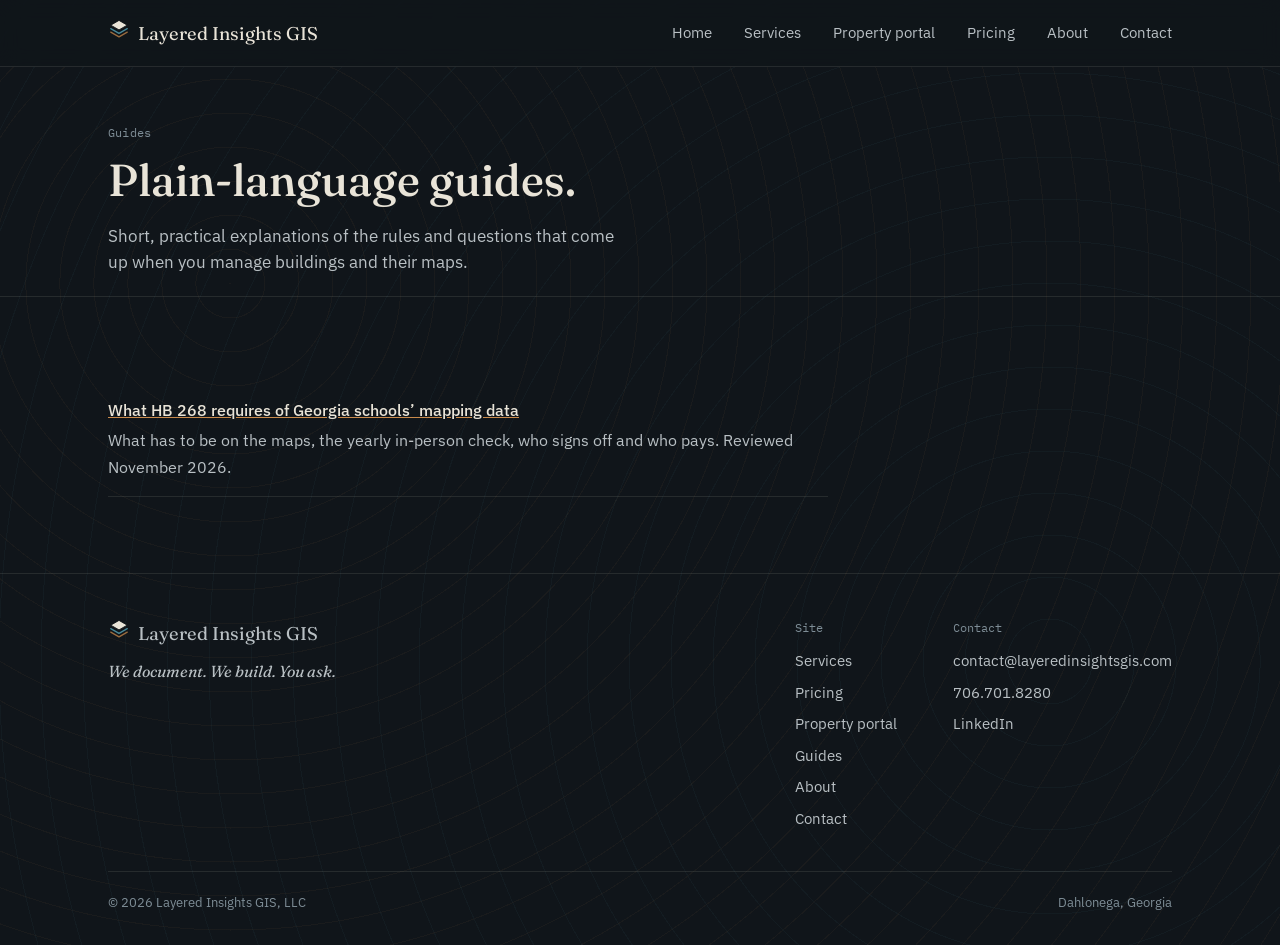
==== docs/guides/index.html @ f174398f "Add Guides section with Georgia HB 268 school mapping explainer New /guides/ index and /guides/georg" ====
<!DOCTYPE html>
<html lang="en">
<head>
<meta charset="UTF-8" />
<meta name="viewport" content="width=device-width, initial-scale=1.0" />
<title>Guides — Layered Insights GIS</title>
<link rel="canonical" href="https://layeredinsightsgis.com/guides/" />
<meta name="description" content="Plain-language guides from Layered Insights GIS on the rules and questions that come up when you manage buildings and their maps." />
<meta property="og:type" content="website" />
<meta property="og:site_name" content="Layered Insights GIS" />
<meta property="og:title" content="Guides — Layered Insights GIS" />
<meta property="og:description" content="Plain-language guides from Layered Insights GIS on the rules and questions that come up when you manage buildings and their maps." />
<meta property="og:url" content="https://layeredinsightsgis.com/guides/" />
<meta property="og:image" content="https://layeredinsightsgis.com/imgs/contours.jpg" />
<meta name="twitter:card" content="summary_large_image" />
<meta name="twitter:title" content="Guides — Layered Insights GIS" />
<meta name="twitter:description" content="Plain-language guides from Layered Insights GIS on the rules and questions that come up when you manage buildings and their maps." />
<meta name="twitter:image" content="https://layeredinsightsgis.com/imgs/contours.jpg" />
<link rel="preconnect" href="https://fonts.googleapis.com">
<link href="https://fonts.googleapis.com/css2?family=Fraunces:opsz,wght@9..144,400;9..144,500;9..144,600&family=IBM+Plex+Sans:wght@400;500;600&family=IBM+Plex+Mono:wght@400;500&display=swap" rel="stylesheet">
<link rel="stylesheet" href="../styles.css?v=61">
<link rel="icon" href="/favicon.ico" sizes="any">
<link rel="icon" href="/favicon.svg" type="image/svg+xml">
<link rel="icon" type="image/png" sizes="32x32" href="/favicon-32x32.png">
<link rel="icon" type="image/png" sizes="16x16" href="/favicon-16x16.png">
<link rel="apple-touch-icon" href="/apple-touch-icon.png">
<link rel="manifest" href="/site.webmanifest">
<meta name="theme-color" content="#1E2530">
</head>
<body class="contour-field">

<header class="site-header">
  <nav class="nav">
    <a href="../index.html" class="wordmark">
      <span class="mark" aria-hidden="true"><svg viewBox="0 0 24 24"><path class="mark-top" d="M12 2.6 L21 7.8 L12 13 L3 7.8 Z"/><path class="mark-mid" d="M3 11.6 L12 16.8 L21 11.6" fill="none"/><path class="mark-low" d="M3 15.4 L12 20.6 L21 15.4" fill="none"/></svg></span>
      Layered Insights GIS
    </a>
    <button class="nav-toggle" aria-label="Toggle navigation" aria-expanded="false">☰</button>
    <ul class="nav-links">
      <li><a href="../index.html">Home</a></li>
      <li><a href="../services.html">Services</a></li>
      <li><a href="../property-portal.html">Property portal</a></li>
      <li><a href="../pricing.html">Pricing</a></li>
      <li><a href="../about.html">About</a></li>
      <li><a href="../contact.html">Contact</a></li>
    </ul>
  </nav>
</header>

<main>
  <section class="page-hero">
    <div class="container">
      <p class="eyebrow">Guides</p>
      <h1>Plain-language guides.</h1>
      <p class="lede">Short, practical explanations of the rules and questions that come up when you manage buildings and their maps.</p>
    </div>
  </section>

  <section class="section-border-top">
    <div class="container guide">
      <ul class="guide-list">
        <li>
          <a href="georgia-hb-268-school-mapping.html"><strong>What HB 268 requires of Georgia schools&rsquo; mapping data</strong></a>
          <span>What has to be on the maps, the yearly in-person check, who signs off and who pays. Reviewed November 2026.</span>
        </li>
      </ul>
    </div>
  </section>
</main>

<footer class="site-footer">
  <div class="container">
    <div class="footer-grid">
      <div class="footer-brand">
        <a href="../index.html" class="wordmark">
          <span class="mark" aria-hidden="true"><svg viewBox="0 0 24 24"><path class="mark-top" d="M12 2.6 L21 7.8 L12 13 L3 7.8 Z"/><path class="mark-mid" d="M3 11.6 L12 16.8 L21 11.6" fill="none"/><path class="mark-low" d="M3 15.4 L12 20.6 L21 15.4" fill="none"/></svg></span>
          Layered Insights GIS
        </a>
        <p class="footer-tagline">We document. We build. You ask.</p>
      </div>
      <div class="footer-cols">
        <div class="footer-col">
          <h4>Site</h4>
          <ul>
            <li><a href="../services.html">Services</a></li>
            <li><a href="../pricing.html">Pricing</a></li>
            <li><a href="../property-portal.html">Property portal</a></li>
            <li><a href="../guides/">Guides</a></li>
            <li><a href="../about.html">About</a></li>
            <li><a href="../contact.html">Contact</a></li>
          </ul>
        </div>
        <div class="footer-col">
          <h4>Contact</h4>
          <ul>
            <li><a href="mailto:contact@layeredinsightsgis.com">contact@layeredinsightsgis.com</a></li>
            <li><a href="tel:+17067018280">706.701.8280</a></li>
            <li><a href="https://www.linkedin.com/company/layered-insights-gis/" rel="me noopener" target="_blank">LinkedIn</a></li>
          </ul>
        </div>
      </div>
    </div>
    <div class="footer-bottom">
      <span>© 2026 Layered Insights GIS, LLC</span>
      <span>Dahlonega, Georgia</span>
    </div>
  </div>
</footer>

<script src="../script.js?v=14"></script>
</body>
</html>
---- docs/styles.css ----
/* ============================================================
   Layered Insights GIS — design tokens
   Palette drawn from real cartographic convention: a dark
   basemap ink, with contour ochre / hydrology teal / vegetation
   olive standing in for actual GIS layer types.
   ============================================================ */

:root {
  --ink: #10151A;
  --ink-2: #161D24;
  --panel: #1C252D;
  --panel-2: #232E37;
  --border: rgba(232, 228, 218, 0.10);
  --border-strong: rgba(232, 228, 218, 0.20);

  --paper: #E9E4D8;
  --paper-dim: #B9C0C4;
  --muted: #7E8D96;

  --ochre: #C98A4B;
  --ochre-dim: rgba(201, 138, 75, 0.35);
  --teal: #4C97A8;
  --teal-dim: rgba(76, 151, 168, 0.35);
  --olive: #7C9473;
  --olive-dim: rgba(124, 148, 115, 0.35);
  --clay: #B45C4A;

  --ochre-pop: #E4A05C;
  --teal-pop: #3FC4D9;
  --olive-pop: #9BCB6E;
  --clay-pop: #E56B54;

  --font-display: "Fraunces", Georgia, serif;
  --font-body: "IBM Plex Sans", -apple-system, sans-serif;
  --font-mono: "IBM Plex Mono", monospace;

  --max-w: 1120px;
}

* { box-sizing: border-box; }

html {
  scroll-behavior: smooth;
}

@media (prefers-reduced-motion: reduce) {
  html { scroll-behavior: auto; }
  *, *::before, *::after {
    animation-duration: 0.001ms !important;
    transition-duration: 0.001ms !important;
  }
}

body {
  margin: 0;
  background: var(--ink);
  color: var(--paper);
  font-family: var(--font-body);
  font-size: 16px;
  line-height: 1.6;
  -webkit-font-smoothing: antialiased;
}

a {
  color: inherit;
}

/* subtle contour texture on the base ink */
.contour-field {
  background-image:
    repeating-radial-gradient(circle at 18% 30%, rgba(201,138,75,0.05) 0, rgba(201,138,75,0.05) 1px, transparent 1px, transparent 34px),
    repeating-radial-gradient(circle at 82% 70%, rgba(76,151,168,0.05) 0, rgba(76,151,168,0.05) 1px, transparent 1px, transparent 42px);
}

img { max-width: 100%; display: block; }

/* ---------------- scroll reveal ---------------- */

.reveal {
  opacity: 0;
  transform: translateY(22px);
  transition: opacity 0.7s ease, transform 0.7s ease;
}
.reveal.revealed {
  opacity: 1;
  transform: translateY(0);
}

.signature-divider {
  width: 100%;
  height: 18px;
  opacity: 0.6;
}
.signature-divider svg { width: 100%; height: 100%; display: block; }
.signature-divider path { fill: none; stroke: var(--ochre); stroke-width: 1.3; }

h1, h2, h3 {
  font-family: var(--font-display);
  font-weight: 500;
  line-height: 1.1;
  margin: 0;
  color: var(--paper);
}

p { margin: 0; }

.eyebrow {
  font-family: var(--font-mono);
  font-size: 0.78rem;
  letter-spacing: 0.02em;
  color: var(--muted);
}

.container {
  max-width: var(--max-w);
  margin: 0 auto;
  padding: 0 28px;
}

/* ---------------- header / nav ---------------- */

.site-header {
  position: sticky;
  top: 0;
  z-index: 50;
  background: rgba(16, 21, 26, 0.86);
  backdrop-filter: blur(10px);
  border-bottom: 1px solid var(--border);
}

.nav {
  display: flex;
  align-items: center;
  justify-content: space-between;
  padding: 18px 28px;
  max-width: var(--max-w);
  margin: 0 auto;
}

.wordmark {
  display: flex;
  align-items: baseline;
  gap: 8px;
  text-decoration: none;
  font-family: var(--font-display);
  font-size: 1.15rem;
  color: var(--paper);
}

.wordmark .mark {
  display: inline-flex;
  width: 22px;
  height: 22px;
  position: relative;
  flex-shrink: 0;
}
.wordmark .mark svg {
  width: 100%;
  height: 100%;
}
.wordmark .mark .mark-top {
  fill: var(--paper);
  stroke: var(--ink);
  stroke-width: 1;
}
.wordmark .mark .mark-mid {
  stroke: var(--teal);
  stroke-width: 1.4;
  stroke-linecap: round;
  stroke-linejoin: round;
  opacity: 0.9;
}
.wordmark .mark .mark-low {
  stroke: var(--ochre);
  stroke-width: 1.4;
  stroke-linecap: round;
  stroke-linejoin: round;
  opacity: 0.75;
}

.nav-links {
  display: flex;
  gap: 32px;
  list-style: none;
  margin: 0;
  padding: 0;
  font-size: 0.94rem;
}

.nav-links a {
  text-decoration: none;
  color: var(--paper-dim);
  padding-bottom: 3px;
  border-bottom: 1px solid transparent;
  transition: color 0.15s ease, border-color 0.15s ease;
}

.nav-links a:hover,
.nav-links a[aria-current="page"] {
  color: var(--paper);
  border-color: var(--ochre);
}

.nav-toggle {
  display: none;
  background: none;
  border: 1px solid var(--border-strong);
  border-radius: 4px;
  color: var(--paper);
  width: 38px;
  height: 34px;
  cursor: pointer;
}

@media (max-width: 720px) {
  .nav-links {
    position: absolute;
    top: 100%;
    left: 0;
    right: 0;
    background: var(--ink-2);
    border-bottom: 1px solid var(--border);
    flex-direction: column;
    gap: 0;
    padding: 8px 28px 18px;
    display: none;
  }
  .nav-links.open { display: flex; }
  .nav-links a { display: block; padding: 12px 0; border-bottom: 1px solid var(--border); }
  .nav-toggle { display: block; }
}

/* ---------------- buttons ---------------- */

.btn {
  display: inline-flex;
  align-items: center;
  gap: 8px;
  font-family: var(--font-body);
  font-size: 0.95rem;
  font-weight: 500;
  text-decoration: none;
  padding: 12px 22px;
  border-radius: 3px;
  border: 1px solid transparent;
  cursor: pointer;
  transition: transform 0.2s ease, box-shadow 0.2s ease, background 0.2s ease, border-color 0.2s ease;
}

.btn-primary {
  background: var(--ochre);
  color: #17110A;
}
.btn-primary:hover {
  background: #d99a5d;
  transform: translateY(-2px);
  box-shadow: 0 10px 24px -8px rgba(201, 138, 75, 0.55);
}

.btn-ghost {
  background: transparent;
  border-color: var(--border-strong);
  color: var(--paper);
}
.btn-ghost:hover {
  border-color: var(--paper-dim);
  transform: translateY(-2px);
}

/* ---------------- hero / layer stack ---------------- */

.hero {
  padding: 72px 0 40px;
}

.hero-grid {
  display: grid;
  grid-template-columns: 1.05fr 0.95fr;
  gap: 56px;
  align-items: center;
}

@media (max-width: 880px) {
  .hero-grid { grid-template-columns: 1fr; }
}

.hero h1 {
  font-size: clamp(2.3rem, 4.2vw, 3.4rem);
  margin-top: 14px;
  max-width: 13ch;
}

.hero .lede {
  margin-top: 20px;
  font-size: 1.08rem;
  color: var(--paper-dim);
  max-width: 46ch;
}

.hero-cta {
  margin-top: 32px;
  display: flex;
  gap: 14px;
  flex-wrap: wrap;
}

.hero-note {
  margin-top: 14px;
  font-size: 0.9rem;
  color: var(--muted);
  max-width: 46ch;
}

.coord {
  font-family: var(--font-mono);
  font-size: 0.72rem;
  color: var(--muted);
}

/* layer stack graphic */
.stack-stage {
  position: relative;
  height: 400px;
}

.layer-sheet {
  position: absolute;
  inset: 30px 10px 60px 40px;
  border-radius: 5px;
  border: 1px solid var(--border-strong);
  overflow: hidden;
  transform: translate(var(--tx, 0), var(--ty, 0)) rotate(var(--rot, 0deg)) rotateX(var(--tilt-x, 0deg)) rotateY(var(--tilt-y, 0deg));
  transform-style: preserve-3d;
  animation: sheetIn 0.7s cubic-bezier(0.16, 1, 0.3, 1) backwards;
  animation-delay: var(--delay, 0s);
  opacity: 1;
  transition: opacity 0.35s ease, transform 0.15s ease-out;
}

@keyframes sheetIn {
  from {
    transform: translate(var(--tx, 0), calc(var(--ty, 0px) + 46px)) rotate(var(--rot, 0deg)) scale(0.94);
  }
  to {
    transform: translate(var(--tx, 0), var(--ty, 0)) rotate(var(--rot, 0deg)) rotateX(var(--tilt-x, 0deg)) rotateY(var(--tilt-y, 0deg));
  }
}

.layer-photo {
  background-size: cover;
  background-position: center;
  filter: grayscale(1) brightness(0.8) contrast(1.02);
  transition: filter 0.5s ease, box-shadow 0.5s ease;
}
.layer-photo.active {
  filter: grayscale(0) brightness(0.95) contrast(1.02) saturate(1.05);
}
.layer-photo::before {
  content: "";
  position: absolute;
  inset: 0;
  mix-blend-mode: color;
  opacity: 0.85;
  transition: opacity 0.5s ease;
  pointer-events: none;
}
.layer-photo.active::before { opacity: 0; }
.layer-photo[data-layer="contours"]::before { background: var(--ochre-pop); }
.layer-photo[data-layer="buildings"]::before { background: var(--olive-pop); }
.layer-photo[data-layer="rooms"]::before { background: var(--teal-pop); }
.layer-photo[data-layer="safety"]::before { background: var(--clay-pop); }

.layer-photo::after {
  content: "";
  position: absolute;
  inset: 0;
  background: linear-gradient(180deg, rgba(16,21,26,0.05), rgba(16,21,26,0.35));
  pointer-events: none;
}

.layer-photo.active[data-layer="contours"] { box-shadow: 0 0 46px -6px var(--ochre); }
.layer-photo.active[data-layer="buildings"] { box-shadow: 0 0 46px -6px var(--olive); }
.layer-photo.active[data-layer="rooms"] { box-shadow: 0 0 46px -6px var(--teal); }
.layer-photo.active[data-layer="safety"] { box-shadow: 0 0 46px -6px var(--clay); }

.sheet-label {
  position: absolute;
  top: 12px;
  left: 16px;
  color: var(--paper);
  opacity: 0;
  transform: translateY(-4px);
  transition: opacity 0.25s ease, transform 0.25s ease;
  z-index: 1;
}
.sheet-label .name {
  display: block;
  font-family: var(--font-display);
  font-size: 1.05rem;
  text-shadow: 0 1px 6px rgba(0,0,0,0.7);
}
.sheet-label .tech {
  display: block;
  font-family: var(--font-mono);
  font-size: 0.68rem;
  color: var(--paper-dim);
  text-shadow: 0 1px 4px rgba(0,0,0,0.7);
  margin-top: 2px;
}
.layer-sheet.active .sheet-label { opacity: 1; transform: translateY(0); }

.layer-sheet[data-layer="base"] {
  z-index: 1;
  background:
    radial-gradient(circle at 30% 20%, rgba(76,151,168,0.08), transparent 55%),
    var(--panel-2);
  background-image:
    linear-gradient(rgba(232,228,218,0.05) 1px, transparent 1px),
    linear-gradient(90deg, rgba(232,228,218,0.05) 1px, transparent 1px);
  background-size: 28px 28px;
  color: var(--muted);
}
.layer-sheet[data-layer="base"] .chrome {
  position: absolute;
  bottom: 14px;
  right: 14px;
  width: 110px;
  height: 38px;
}

.layer-sheet[data-layer="contours"] { z-index: 2; }
.layer-sheet.active[data-layer="contours"] { border-color: var(--ochre); }

.layer-sheet[data-layer="buildings"] { z-index: 3; }
.layer-sheet.active[data-layer="buildings"] { border-color: var(--olive); }

.layer-sheet[data-layer="rooms"] { z-index: 4; }
.layer-sheet.active[data-layer="rooms"] { border-color: var(--teal); }

.layer-sheet[data-layer="safety"] { z-index: 5; }
.layer-sheet.active[data-layer="safety"] { border-color: var(--clay); }

.layer-toggles {
  display: flex;
  flex-wrap: wrap;
  gap: 10px;
  margin-top: 28px;
}

.layer-chip {
  display: flex;
  align-items: center;
  gap: 8px;
  font-family: var(--font-mono);
  font-size: 0.78rem;
  color: var(--paper-dim);
  background: var(--panel);
  border: 1px solid var(--border-strong);
  border-radius: 20px;
  padding: 7px 13px 7px 10px;
  cursor: pointer;
  user-select: none;
}

.layer-chip input { accent-color: var(--ochre); cursor: pointer; }
.layer-chip .swatch {
  width: 9px; height: 9px; border-radius: 2px;
}

/* ---------------- generic sections ---------------- */

section { padding: 76px 0; }
.section-border-top { border-top: 1px solid var(--border); }

.section-head {
  max-width: 60ch;
  margin-bottom: 44px;
}

.section-head h2 {
  font-size: clamp(1.7rem, 3vw, 2.3rem);
  margin-top: 10px;
}

.section-head .lede {
  margin-top: 14px;
  color: var(--paper-dim);
  font-size: 1.02rem;
}

.grid-4 {
  display: grid;
  grid-template-columns: repeat(4, 1fr);
  gap: 1px;
  background: var(--border);
  border: 1px solid var(--border);
}

@media (max-width: 980px) {
  .grid-4 { grid-template-columns: repeat(2, 1fr); }
}

@media (max-width: 560px) {
  .grid-4 { grid-template-columns: 1fr; }
}

.grid-flex {
  display: grid;
  grid-template-columns: repeat(auto-fit, minmax(230px, 1fr));
  gap: 1px;
  background: transparent;
}
.grid-flex .card {
  border: 1px solid var(--border);
}

.featured-callout {
  background: var(--panel);
  border: 1px solid var(--ochre-dim);
  border-left: 3px solid var(--ochre);
  border-radius: 4px;
  padding: 32px 36px;
  margin-bottom: 32px;
}
.featured-callout h3 {
  font-size: 1.4rem;
  margin-top: 8px;
}
.featured-callout p:not(.eyebrow) {
  margin-top: 14px;
  color: var(--paper-dim);
  max-width: 60ch;
}
.featured-callout .btn {
  margin-top: 22px;
}

.card {
  background: var(--ink);
  padding: 32px 28px;
  position: relative;
  transition: background 0.25s ease, transform 0.25s ease, box-shadow 0.25s ease;
}
.card:hover {
  background: var(--panel);
  transform: translateY(-3px);
  box-shadow: 0 16px 32px -14px rgba(0,0,0,0.6);
  z-index: 1;
}

.card .num {
  font-family: var(--font-mono);
  font-size: 0.78rem;
  color: var(--muted);
}

.card h3 {
  font-size: 1.2rem;
  margin-top: 14px;
}

.card p {
  margin-top: 12px;
  color: var(--paper-dim);
  font-size: 0.96rem;
}

/* ---------------- footer ---------------- */

.site-footer {
  border-top: 1px solid var(--border);
  padding: 44px 0 32px;
}

.footer-grid {
  display: flex;
  justify-content: space-between;
  align-items: flex-start;
  flex-wrap: wrap;
  gap: 24px;
}

.footer-grid a {
  text-decoration: none;
  color: var(--paper-dim);
}
.footer-grid a:hover { color: var(--paper); }
.footer-tagline { margin-top: 10px; font-family: var(--font-display); font-style: italic; font-size: 1rem; color: var(--paper-dim); }

.footer-cols {
  display: flex;
  gap: 56px;
  flex-wrap: wrap;
}

.footer-col h4 {
  font-family: var(--font-mono);
  font-size: 0.75rem;
  color: var(--muted);
  margin: 0 0 12px;
  font-weight: 400;
}

.footer-col ul {
  list-style: none;
  margin: 0;
  padding: 0;
  display: flex;
  flex-direction: column;
  gap: 8px;
  font-size: 0.92rem;
}

.footer-bottom {
  margin-top: 40px;
  padding-top: 20px;
  border-top: 1px solid var(--border);
  display: flex;
  justify-content: space-between;
  flex-wrap: wrap;
  gap: 10px;
  font-size: 0.82rem;
  color: var(--muted);
}

/* ---------------- page hero (inner pages) ---------------- */

.page-hero {
  padding: 56px 0 20px;
}
.page-hero h1 {
  font-size: clamp(2rem, 4vw, 2.8rem);
  margin-top: 12px;
  max-width: 20ch;
}
.page-hero .lede {
  margin-top: 18px;
  color: var(--paper-dim);
  max-width: 52ch;
  font-size: 1.04rem;
}

/* ---------------- services page ---------------- */

.service-row {
  display: grid;
  grid-template-columns: 220px 1fr;
  gap: 40px;
  padding: 36px 28px;
  margin: 0 -28px;
  border-top: 1px solid var(--border);
  border-radius: 4px;
  transition: background 0.25s ease;
}
.service-row:hover {
  background: rgba(232, 228, 218, 0.03);
}
.service-row:last-child { border-bottom: 1px solid var(--border); }

@media (max-width: 720px) {
  .service-row { grid-template-columns: 1fr; gap: 12px; }
}

.service-row h3 {
  font-size: 1.35rem;
}
.service-row .lede {
  margin-top: 14px;
  color: var(--paper-dim);
}
.service-row ul {
  margin: 18px 0 0;
  padding-left: 18px;
  color: var(--paper-dim);
  font-size: 0.95rem;
}
.service-row li { margin-top: 6px; }

/* ---------------- about page ---------------- */

.about-grid {
  display: grid;
  grid-template-columns: 1fr 1fr;
  gap: 56px;
  align-items: start;
}
@media (max-width: 880px) {
  .about-grid { grid-template-columns: 1fr; }
}

.stat-row {
  display: flex;
  gap: 36px;
  flex-wrap: wrap;
  margin-top: 8px;
}
.stat {
  font-family: var(--font-mono);
}
.stat .n {
  font-family: var(--font-display);
  font-size: 2.1rem;
  color: var(--paper);
  display: block;
}
.stat .l {
  font-size: 0.76rem;
  color: var(--muted);
}

.principle-list {
  list-style: none;
  margin: 0;
  padding: 0;
  display: flex;
  flex-direction: column;
  gap: 22px;
}
.principle-list li {
  padding-left: 20px;
  border-left: 2px solid var(--border-strong);
  color: var(--paper-dim);
}
.principle-list strong {
  display: block;
  color: var(--paper);
  font-weight: 500;
  margin-bottom: 4px;
}

/* ---------------- contact page ---------------- */

.contact-grid {
  display: grid;
  grid-template-columns: 1fr 1.1fr;
  gap: 56px;
}
@media (max-width: 880px) {
  .contact-grid { grid-template-columns: 1fr; }
}

.contact-details {
  display: flex;
  flex-direction: column;
  gap: 26px;
}
.contact-details .item .l {
  font-family: var(--font-mono);
  font-size: 0.75rem;
  color: var(--muted);
}
.contact-details .item .v {
  margin-top: 4px;
  font-size: 1.05rem;
}
.contact-details .item a {
  text-decoration: none;
  border-bottom: 1px solid var(--border-strong);
}
.contact-details .item a:hover { border-color: var(--ochre); }

.form-field {
  display: flex;
  flex-direction: column;
  gap: 6px;
  margin-bottom: 20px;
}
.form-field label {
  font-family: var(--font-mono);
  font-size: 0.75rem;
  color: var(--muted);
}
.form-field input,
.form-field textarea,
.form-field select {
  background: var(--panel);
  border: 1px solid var(--border-strong);
  border-radius: 3px;
  padding: 11px 13px;
  color: var(--paper);
  font-family: var(--font-body);
  font-size: 0.96rem;
}
.form-field input:focus,
.form-field textarea:focus,
.form-field select:focus {
  outline: 2px solid var(--ochre);
  outline-offset: 1px;
}
.form-field textarea { resize: vertical; min-height: 120px; }

/* contact form: honeypot, Turnstile, status line */
.hp-field { position: absolute; left: -10000px; width: 1px; height: 1px; overflow: hidden; }
.cf-turnstile { margin-bottom: 20px; min-height: 65px; }
.form-status { margin-top: 14px; font-size: 0.95rem; min-height: 1.4em; }
.form-status.ok { color: var(--olive-pop); }
.form-status.err { color: var(--clay-pop); }

:focus-visible {
  outline: 2px solid var(--ochre);
  outline-offset: 2px;
}

/* ---------------- property portal (product page + homepage feature) ----------------
   Feature symbols reuse the site's layer colors: teal = shut-offs & utilities,
   clay = life safety, ochre = building systems, olive = access. */

.portal-hero {
  display: grid;
  grid-template-columns: 1fr 1.05fr;
  gap: 48px;
  align-items: center;
}
@media (max-width: 920px) {
  .portal-hero { grid-template-columns: 1fr; }
}
.portal-hero > * { min-width: 0; }
.page-hero .portal-hero h1 { max-width: 16ch; }
.portal-h2 { font-size: clamp(1.7rem, 3vw, 2.3rem); margin-top: 10px; text-wrap: balance; }
.portal-lede { margin-top: 16px; color: var(--paper-dim); font-size: 1.02rem; max-width: 52ch; }
.portal-feature { background: linear-gradient(180deg, rgba(76,151,168,0.05), transparent 70%); }

.portal-figure {
  margin: 0;
  display: block;
  background: var(--ink-2);
  border: 1px solid var(--border-strong);
  border-radius: 6px;
  padding: 18px;
  text-decoration: none;
}
.portal-figure-link { transition: border-color 0.2s ease, transform 0.2s ease; }
.portal-figure-link:hover { border-color: var(--teal); transform: translateY(-2px); }
.portal-figure figcaption {
  margin-top: 10px;
  font-family: var(--font-mono);
  font-size: 0.72rem;
  color: var(--muted);
}
.portal-plan, .portal-flow { display: block; width: 100%; height: auto; font-family: var(--font-body); }

.pp-chip { fill: var(--panel); stroke: var(--border-strong); }
.pp-chip-on { fill: var(--paper); stroke: var(--paper); }
.pp-chip-t { font-family: var(--font-mono); font-size: 11px; fill: var(--paper-dim); }
.pp-chip-ton { fill: var(--ink); }
.pp-plate { fill: var(--panel); stroke: var(--paper-dim); stroke-width: 2; }
.pp-wall { stroke: var(--muted); stroke-width: 1.2; }
.pp-core { fill: url(#hatch); stroke: var(--muted); stroke-width: 1.2; }
.pp-hatch { stroke: rgba(232, 228, 218, 0.14); stroke-width: 2; }
.pp-room { font-family: var(--font-mono); font-size: 11px; fill: var(--muted); }
.pp-util { fill: var(--teal-pop); stroke: var(--ink); stroke-width: 1.5; }
.pp-life { fill: var(--clay-pop); stroke: var(--ink); stroke-width: 1.5; }
.pp-sys { fill: var(--ochre-pop); stroke: var(--ink); stroke-width: 1.5; }
.pp-access { fill: var(--olive-pop); stroke: var(--ink); stroke-width: 1.5; }
.pp-radius { fill: rgba(229, 107, 84, 0.08); stroke: var(--clay-pop); stroke-width: 1.2; stroke-dasharray: 4 4; }
.pp-tag { font-family: var(--font-mono); font-size: 10.5px; fill: var(--paper-dim); }
.pp-card { fill: var(--ink); stroke: var(--ochre-dim); stroke-width: 1.2; }
.pp-card-h { font-family: var(--font-display); font-size: 15px; fill: var(--paper); }
.pp-card-t { font-size: 12px; fill: var(--paper); }
.pp-card-s { font-family: var(--font-mono); font-size: 10.5px; fill: var(--muted); }
.pp-card-m { font-family: var(--font-mono); font-size: 10px; fill: var(--ochre); }
.pp-warn { fill: var(--ochre-pop); }
.pp-rule { stroke: var(--border-strong); }
.pp-btn { fill: none; stroke: var(--border-strong); }
.pp-btn-t { font-size: 12px; fill: var(--paper); }
.pp-leg { font-family: var(--font-mono); font-size: 10.5px; fill: var(--paper-dim); }

.portal-flow-wrap { overflow-x: auto; }
.portal-flow { min-width: 560px; max-width: 900px; }
.pf-box { fill: var(--panel); stroke: var(--border-strong); stroke-width: 1.5; }
.pf-key { fill: var(--panel-2); stroke: var(--teal); stroke-width: 2; }
.pf-title { font-family: var(--font-display); font-size: 18px; fill: var(--paper); }
.pf-title-key { fill: var(--teal-pop); }
.pf-line { font-size: 13.5px; fill: var(--paper-dim); }
.pf-wire { stroke: var(--paper-dim); stroke-width: 1.5; }
.pf-wire-key { stroke: var(--teal); stroke-width: 2; }
.pf-head { fill: var(--paper-dim); }
.portal-note { margin-top: 22px; max-width: 70ch; color: var(--paper-dim); font-size: 0.96rem; }

.lede-q { display: block; color: var(--paper); font-weight: 500; margin-bottom: 8px; }

/* homepage scenarios: the situation is the headline, our answer is the body */
.scenarios .card h3 { font-size: 1.12rem; line-height: 1.3; }
.scenarios .card p { color: var(--teal-pop); opacity: 0.9; }
.scenario-more { margin-top: 22px; font-size: 0.96rem; }
.scenario-more a { color: var(--ochre); text-decoration: none; border-bottom: 1px solid var(--ochre-dim); }
.hero h1 { max-width: 15ch; }
/* the fanned-out layer sheets reach past the screen edge on phones; keep the page from scrolling sideways */
.hero { overflow-x: clip; }

/* ============================================================
   Property portal: "Try it" sample building (try-it.js)
   ============================================================ */
#try-it {
  --room: #1F2A33; --room-hover: #26333d; --room-line: rgba(233,228,216,0.28); --wall: #8A949A;
  --clay-pop: #E56B54;
}
#try-it .situations { display: grid; grid-template-columns: repeat(2, minmax(0, 1fr)); gap: 10px; margin-bottom: 18px; }
@media (max-width: 760px) {
  #try-it .situations { grid-template-columns: 1fr; }
}
#try-it .sit { text-align: left; background: var(--panel); border: 1px solid var(--border); border-radius: 10px; padding: 14px 16px; color: var(--paper); cursor: pointer; display: grid; gap: 4px; font: 1rem/1.35 var(--font-display); }
#try-it .sit small { font: 0.74rem var(--font-mono); color: var(--muted); letter-spacing: 0.04em; }
#try-it .sit:hover { border-color: var(--border-strong); background: var(--panel-2); }
#try-it .sit[aria-pressed="true"] { border-color: var(--ochre); background: var(--panel-2); }
#try-it .stage { display: grid; grid-template-columns: minmax(0, 1.5fr) minmax(0, 1fr); gap: 20px; align-items: start; }
@media (max-width: 860px) {
  #try-it .stage { grid-template-columns: 1fr; }
}
#try-it .plan-card { background: var(--ink-2); border: 1px solid var(--border); border-radius: 10px; padding: 14px; min-width: 0; }
#try-it .bar { display: flex; flex-wrap: wrap; align-items: center; justify-content: space-between; gap: 10px; margin-bottom: 10px; }
#try-it .bldg { font-family: var(--font-mono); font-size: 0.8rem; color: var(--paper-dim); }
#try-it .bldg span { color: var(--muted); }
#try-it .tabs { display: flex; gap: 4px; background: var(--ink); border: 1px solid var(--border); border-radius: 8px; padding: 3px; }
#try-it .tab { font: 500 0.82rem var(--font-mono); color: var(--paper-dim); background: none; border: 0; border-radius: 6px; padding: 6px 12px; cursor: pointer; position: relative; }
#try-it .tab:hover { color: var(--paper); }
#try-it .tab[aria-selected="true"] { background: var(--panel-2); color: var(--paper); }
#try-it .tab .dot { position: absolute; top: 4px; right: 4px; width: 6px; height: 6px; border-radius: 50%; background: var(--clay-pop); }
#try-it button:focus-visible, #try-it .feat:focus-visible .halo, #try-it .suite:focus-visible rect { outline: 2px solid var(--ochre); outline-offset: 2px; }
#try-it .feat:focus-visible, #try-it .suite:focus-visible { outline: none; }
#try-it svg.plan { display: block; width: 100%; height: auto; }
#try-it .room { fill: var(--room); stroke: var(--room-line); stroke-width: 1; }
#try-it .room.core { fill: #222c35; }
#try-it .room.vacant { fill: url(#ti-hatch); }
#try-it .hatchline { stroke: rgba(233,228,216,0.10); stroke-width: 2; }
#try-it .suite { cursor: pointer; }
#try-it .suite:hover .room { fill: var(--room-hover); }
#try-it .suite.vac:hover .room { fill: url(#ti-hatch); stroke: var(--paper-dim); }
#try-it .suite.on .room { fill: var(--ochre-dim); stroke: var(--ochre); stroke-width: 2; }
#try-it .outline { fill: none; stroke: var(--wall); stroke-width: 4; pointer-events: none; }
#try-it .rlab { fill: var(--muted); font: 500 10px var(--font-mono); text-anchor: middle; pointer-events: none; }
#try-it .rlab.big { fill: var(--paper-dim); font-size: 11px; }
#try-it .rlab.tn { fill: var(--muted); font-size: 9.5px; }
#try-it .ground { fill: #141b21; }
#try-it .pave { fill: #1a2128; stroke: rgba(233,228,216,0.12); stroke-dasharray: 3 4; }
#try-it .road { fill: #232b31; }
#try-it .roadlab { fill: var(--muted); font: 10px var(--font-mono); letter-spacing: 0.08em; }
#try-it .roofbox { fill: #283039; stroke: var(--room-line); }
#try-it .feat { cursor: pointer; }
#try-it .feat .hit { fill: transparent; pointer-events: all; }
#try-it .feat .sym { stroke: var(--ink); stroke-width: 1.5; pointer-events: none; }
#try-it .feat .halo { fill: none; stroke: var(--paper); stroke-width: 1.5; opacity: 0; pointer-events: none; transition: opacity .15s; }
#try-it .feat:hover .halo, #try-it .feat.sel .halo { opacity: 1; }
#try-it .feat.sel .halo { stroke: var(--ochre); stroke-width: 2.5; }
#try-it .sys { fill: var(--teal-pop); }
#try-it .safe { fill: var(--clay-pop); }
#try-it .acc { fill: var(--ochre); }
#try-it .stale-ring { pointer-events: none; fill: none; stroke: var(--clay-pop); stroke-width: 1.5; stroke-dasharray: 3 3; }
#try-it .stale-ring.pulse { animation: pulse 1.8s ease-in-out infinite; }
#try-it .feat.dim { opacity: 0.28; }
#try-it .feat.dim:hover { opacity: 0.7; }
@keyframes pulse { 0%,100% { opacity: .9; } 50% { opacity: .3; } }
#try-it .legend { display: flex; flex-wrap: wrap; gap: 14px; margin-top: 10px; font: 0.76rem var(--font-mono); color: var(--muted); }
#try-it .legend i { display: inline-block; width: 9px; height: 9px; margin-right: 6px; vertical-align: middle; }
#try-it .legend .l-sys { background: var(--teal-pop); transform: rotate(45deg); }
#try-it .legend .l-safe { background: var(--clay-pop); border-radius: 50%; }
#try-it .legend .l-acc { width: 0; height: 0; border-left: 5px solid transparent; border-right: 5px solid transparent; border-bottom: 9px solid var(--ochre); }
#try-it .legend .l-stale { border: 1.5px dashed var(--clay-pop); border-radius: 50%; }
#try-it .side { background: var(--panel); border: 1px solid var(--border); border-radius: 10px; padding: 18px; min-width: 0; display: grid; gap: 14px; }
#try-it .side h3 { font-family: var(--font-display); font-weight: 500; font-size: 1.25rem; line-height: 1.25; margin: 0; }
#try-it .kicker { font: 0.74rem var(--font-mono); color: var(--muted); letter-spacing: 0.04em; margin: 0 0 -8px; }
#try-it .count { font: 500 0.76rem var(--font-mono); color: var(--clay-pop); border: 1px solid rgba(229,107,84,0.45); border-radius: 999px; padding: 1px 9px; margin-left: 8px; vertical-align: middle; white-space: nowrap; }
#try-it .count.ok { color: var(--olive-pop); border-color: rgba(155,203,110,0.45); }
#try-it .sub { font-size: 0.88rem; color: var(--paper-dim); margin: 0; }
#try-it .list { list-style: none; margin: 0; padding: 0; display: grid; gap: 8px; }
#try-it .item { background: var(--ink-2); border: 1px solid var(--border); border-radius: 8px; padding: 10px 12px; display: grid; gap: 3px; min-width: 0; }
#try-it button.item { width: 100%; text-align: left; color: var(--paper); font: 0.9rem var(--font-body); cursor: pointer; }
#try-it button.item:hover { border-color: var(--border-strong); }
#try-it .item .t { font-size: 0.92rem; }
#try-it .item .m { font: 0.76rem var(--font-mono); color: var(--muted); }
#try-it .item .phone { font: 500 0.95rem var(--font-mono); color: var(--paper); font-variant-numeric: tabular-nums; }
#try-it .item.key { border-color: var(--ochre); }
/* Leak walkthrough (2026-10-03): one step at a time; the next card pulses until tapped. */
#try-it button.item.lstep { gap: 3px; }
#try-it button.item.lstep:disabled { cursor: default; opacity: 0.45; }
#try-it .step.next button.item.lstep { border-color: var(--ochre-dim); animation: ti-next 1.6s ease-in-out infinite; }
#try-it .step.later .n { opacity: 0.45; }
#try-it .step.done .n { background: var(--ochre-dim); color: var(--paper); }
#try-it .item .m.tap { color: var(--ochre); }
#try-it button.item.lstep.key, #try-it button.item.lstep.key:hover { border-color: var(--ochre); background: var(--panel-2); }
#try-it .restart { margin-top: -4px; }
@keyframes ti-next { 0%,100% { box-shadow: 0 0 0 0 rgba(201,138,75,0); } 50% { box-shadow: 0 0 0 4px rgba(201,138,75,0.28); } }
@media (prefers-reduced-motion: reduce) { #try-it .step.next button.item.lstep { animation: none; } }
#try-it .step { display: grid; grid-template-columns: 22px 1fr; gap: 10px; align-items: start; }
#try-it .step .n { font: 500 0.78rem var(--font-mono); color: var(--ochre); border: 1px solid var(--ochre-dim); border-radius: 50%; width: 22px; height: 22px; display: grid; place-items: center; margin-top: 10px; }
#try-it .go { justify-self: start; background: none; border: 0; padding: 0; color: var(--ochre); font: 0.78rem var(--font-mono); cursor: pointer; }
#try-it .go:hover { text-decoration: underline; }
#try-it .kv { display: grid; grid-template-columns: auto 1fr; gap: 6px 14px; margin: 0; font-size: 0.88rem; }
#try-it .kv dt { color: var(--muted); font-family: var(--font-mono); font-size: 0.76rem; padding-top: 2px; }
#try-it .kv dd { margin: 0; min-width: 0; }
#try-it .pill { display: inline-block; font: 500 0.72rem var(--font-mono); border-radius: 999px; padding: 0 8px; margin-left: 6px; }
#try-it .pill.ok { color: var(--olive-pop); border: 1px solid rgba(155,203,110,0.45); }
#try-it .pill.soon { color: var(--ochre); border: 1px solid var(--ochre-dim); }
#try-it .pill.stale { color: var(--clay-pop); border: 1px solid rgba(229,107,84,0.45); }
#try-it .pill.ah { color: var(--ochre); border: 1px solid var(--ochre-dim); }
#try-it .rec { font: 500 0.86rem var(--font-body); border-radius: 7px; padding: 8px 14px; cursor: pointer; border: 1px solid var(--border-strong); background: none; color: var(--paper); justify-self: start; }
#try-it .rec.primary { background: var(--ochre); border-color: var(--ochre); color: #1a1209; }
#try-it .back { background: none; border: 0; padding: 0; color: var(--muted); font: 0.78rem var(--font-mono); cursor: pointer; justify-self: start; }
#try-it .back:hover { color: var(--paper); }
#try-it .why { margin: 2px 0 0; padding-top: 12px; border-top: 1px solid var(--border); font: italic 1rem/1.45 var(--font-display); color: var(--paper); }
#try-it .hint { font: 0.76rem var(--font-mono); color: var(--muted); margin: 0; }
#try-it .toast { position: fixed; left: 50%; bottom: calc(20px + env(safe-area-inset-bottom, 0px)); transform: translateX(-50%); background: var(--panel-2); border: 1px solid var(--border-strong); border-radius: 8px; padding: 8px 14px; font-size: 0.86rem; max-width: calc(100% - 32px); }
#try-it .ti-head { margin-bottom: 22px; }
#try-it .ti-note { margin-top: 14px; font-family: var(--font-mono); font-size: 0.74rem; color: var(--muted); }
.portal-hero.portal-hero-solo { grid-template-columns: 1fr; }
.parts { display: grid; grid-template-columns: repeat(3, minmax(0, 1fr)); gap: 16px; margin-top: 28px; }
@media (max-width: 860px) { .parts { grid-template-columns: 1fr; } }
.part { border: 1px solid var(--border); border-radius: 6px; padding: 20px 22px; background: var(--ink-2); display: grid; gap: 8px; align-content: start; }
.part { transition: background 0.25s ease, transform 0.25s ease, box-shadow 0.25s ease, border-color 0.25s ease; }
.part:hover { background: var(--panel); border-color: var(--border-strong); transform: translateY(-3px); box-shadow: 0 16px 32px -14px rgba(0,0,0,0.6); }
@media (prefers-reduced-motion: reduce) { .part, .part:hover { transition: none; transform: none; } }
.part .who { font-family: var(--font-mono); font-size: 0.74rem; letter-spacing: 0.06em; color: var(--ochre); }
.part h3 { font-size: 1.2rem; }
.part p { color: var(--paper-dim); font-size: 0.95rem; }
.part .terms { font-family: var(--font-mono); font-size: 0.76rem; color: var(--muted); }
#try-it .ti-phone { display: none; margin: -6px 0 16px; padding: 10px 14px; border: 1px dashed var(--border-strong); border-radius: 6px; font-family: var(--font-mono); font-size: 0.78rem; color: var(--paper-dim); }
@media (max-width: 700px) { #try-it .ti-phone { display: block; } }
/* Leak walkthrough as a timeline (2026-10-03): time in mono, the story in the body face. */
#try-it button.item.lstep .m { font-family: var(--font-body); font-size: 0.86rem; color: var(--paper-dim); line-height: 1.45; }
#try-it button.item.lstep .m:first-child { font-family: var(--font-mono); font-size: 0.74rem; color: var(--muted); }
#try-it button.item.lstep .m.tap { font-family: var(--font-mono); font-size: 0.76rem; color: var(--ochre); }
/* What's missing: recorded items show done, then leave the list (2026-10-03). */
#try-it .item.gone { opacity: 0.55; border-style: dashed; animation: ti-gone 2.6s ease-in forwards; }
#try-it .item.gone .t { color: var(--olive-pop); }
@keyframes ti-gone { 0%, 60% { opacity: 0.7; } 100% { opacity: 0; } }
#try-it .item.nextup { border-color: var(--ochre); animation: ti-next 1.6s ease-in-out 3; }
#try-it .recorded { background: none !important; border-color: var(--olive-pop) !important; color: var(--olive-pop) !important; }
@media (prefers-reduced-motion: reduce) { #try-it .item.gone, #try-it .item.nextup { animation: none; } }

/* ---- homepage (2026-10-04, v3 mock-up) (layout: hero copy left, the 2 a.m. call right; then Try it, before/after, real screens, cards, three doors) ---- */
:root { --hand: "Caveat", "Comic Sans MS", cursive; --paper-sheet: #EFE9DC; --pen: #B8312F; --copy-line: #6B6F73; }







@media (max-width: 760px) {  }
.mk-hero { padding-bottom: 36px; }
.mk-hero-grid { display: grid; grid-template-columns: minmax(0, 1.25fr) minmax(0, 1fr); gap: 48px; align-items: center; }
@media (max-width: 920px) { .mk-hero-grid { grid-template-columns: 1fr; gap: 28px; } }
.mk-hero-copy > * { min-width: 0; }
.mk-small { margin-top: 16px; font-size: 0.9rem; color: var(--muted); }
.mk-call { background: var(--panel); border: 1px solid var(--border-strong); border-radius: 10px; padding: 20px 22px; display: grid; gap: 10px; box-shadow: 0 18px 40px rgba(0,0,0,0.35); }
.mk-call-top { display: flex; align-items: center; gap: 10px; font-family: var(--font-mono); font-size: 0.76rem; color: var(--muted); letter-spacing: 0.04em; }
.mk-dot { width: 9px; height: 9px; border-radius: 50%; background: var(--clay-pop); box-shadow: 0 0 0 0 rgba(229,107,84,0.6); animation: mk-ring 1.6s ease-out infinite; }
@keyframes mk-ring { 0% { box-shadow: 0 0 0 0 rgba(229,107,84,0.55); } 100% { box-shadow: 0 0 0 10px rgba(229,107,84,0); } }
.mk-call-who { margin: 0; font-size: 0.92rem; color: var(--paper-dim); }
.mk-call-quote { margin: 0; font-family: var(--font-display); font-size: 1.45rem; line-height: 1.25; }
.mk-call-qs { display: grid; gap: 6px; margin-top: 4px; }
.mk-call-qs span { font-size: 0.88rem; color: var(--paper-dim); padding-left: 14px; position: relative; }
.mk-call-qs span::before { content: "?"; position: absolute; left: 0; color: var(--ochre); font-family: var(--font-mono); }
.mk-call-go { justify-self: start; margin-top: 6px; color: var(--ochre); font-family: var(--font-mono); font-size: 0.82rem; border-bottom: 1px solid var(--ochre-dim); }
.mk-ba { display: grid; grid-template-columns: repeat(2, minmax(0, 1fr)); gap: 20px; margin-top: 8px; }
@media (max-width: 820px) { .mk-ba { grid-template-columns: 1fr; } }
.mk-fig { margin: 0; display: grid; gap: 10px; min-width: 0; }
.mk-fig svg { width: 100%; height: auto; display: block; border-radius: 6px; border: 1px solid var(--border); }
.mk-fig figcaption { font-size: 0.92rem; color: var(--paper-dim); }
.mk-fig figcaption b { color: var(--paper); font-weight: 500; }
.sk-paper { fill: var(--paper-sheet); }
.sk-copy rect, .sk-copy line, .sk-copy path { fill: none; stroke: var(--copy-line); stroke-width: 1.4; }
.sk-t { fill: var(--copy-line); font: 10px var(--font-mono); text-anchor: middle; }
.sk-pen ellipse, .sk-pen path, .sk-pen line { fill: none; stroke: var(--pen); stroke-width: 2; stroke-linecap: round; }
.sk-h { fill: var(--pen); font: 600 19px var(--hand); }
.cl-ground { fill: #141b21; } .cl-road { fill: #232b31; }
.cl-bldg { fill: #1F2A33; } .cl-core { fill: #283039; stroke: rgba(233,228,216,0.28); }
.cl-wall { stroke: rgba(233,228,216,0.28); } .cl-out { fill: none; stroke: #8A949A; stroke-width: 4; }
.cl-util { fill: var(--teal-pop); stroke: var(--ink); stroke-width: 1.5; }
.cl-life { fill: var(--clay-pop); stroke: var(--ink); stroke-width: 1.5; }
.cl-acc { fill: var(--ochre); stroke: var(--ink); stroke-width: 1.5; }
.cl-lab { fill: var(--paper-dim); font: 11px var(--font-mono); }
.cl-end { text-anchor: end; }
.cl-ghost { fill: none; stroke: var(--muted); stroke-width: 1.5; stroke-dasharray: 3 4; }
.cl-ghost-t { fill: var(--muted); font: italic 10px var(--font-mono); text-anchor: middle; }
.cl-tick { stroke: var(--teal-pop); stroke-width: 1.5; }
.cl-card rect { fill: var(--panel); stroke: var(--border-strong); }
.cl-k { fill: var(--muted); font: 9.5px var(--font-mono); letter-spacing: 0.06em; }
.cl-v { fill: var(--paper); font: 12px var(--font-body); }
.cl-ok { fill: var(--olive-pop); font: 10.5px var(--font-mono); }
.mk-shots { display: grid; grid-template-columns: repeat(2, minmax(0, 1fr)); gap: 20px; }
@media (max-width: 820px) { .mk-shots { grid-template-columns: 1fr; } }
.mk-shot { margin: 0; display: grid; gap: 10px; }
.mk-shot figcaption { font-size: 0.92rem; color: var(--paper-dim); }
.mk-slot { aspect-ratio: 16 / 10; max-width: 100%; border: 1px dashed var(--border-strong); border-radius: 8px; background: repeating-linear-gradient(135deg, var(--ink-2) 0 12px, var(--panel) 12px 24px); display: grid; place-content: center; text-align: center; gap: 6px; padding: 16px; }
.mk-slot span { font-family: var(--font-mono); font-size: 0.72rem; letter-spacing: 0.08em; color: var(--ochre); text-transform: uppercase; }
.mk-slot b { font-family: var(--font-display); font-weight: 500; font-size: 1.15rem; }
.mk-slot em { font-style: normal; font-size: 0.85rem; color: var(--muted); }
.mk-cards { display: grid; grid-template-columns: repeat(3, minmax(0, 1fr)); gap: 16px; }
@media (max-width: 900px) { .mk-cards { grid-template-columns: 1fr; } }
.mk-doors { display: grid; grid-template-columns: repeat(3, minmax(0, 1fr)); gap: 16px; }
@media (max-width: 900px) { .mk-doors { grid-template-columns: 1fr; } }
.mk-door { display: grid; gap: 8px; align-content: start; padding: 22px; border: 1px solid var(--border); border-radius: 8px; background: var(--ink-2); color: var(--paper); text-decoration: none; transition: border-color .2s; }
.mk-door:hover { border-color: var(--ochre); }
.mk-door .who { font-family: var(--font-mono); font-size: 0.74rem; letter-spacing: 0.06em; color: var(--ochre); }
.mk-door h3 { font-size: 1.25rem; margin: 0; }
.mk-door p { margin: 0; color: var(--paper-dim); font-size: 0.95rem; }
.mk-door .go { margin-top: 6px; font-family: var(--font-mono); font-size: 0.8rem; color: var(--ochre); }
.mk-why { display: grid; grid-template-columns: minmax(0, 1.1fr) minmax(0, 1fr); gap: 40px; align-items: start; }
@media (max-width: 900px) { .mk-why { grid-template-columns: 1fr; } }
.mk-commit { list-style: none; margin: 0; padding: 0; display: grid; gap: 14px; }
.mk-commit li { color: var(--paper-dim); padding-left: 16px; border-left: 2px solid var(--ochre-dim); }
.mk-commit b { color: var(--paper); font-weight: 500; }
.mk-final { text-align: left; }
@media (prefers-reduced-motion: reduce) { .mk-dot { animation: none; } }

/* v2 */
.mk-hero { padding-bottom: 28px; }
.mk-call-quote { font-size: 1.6rem; }
.ba { position: relative; max-width: 860px; margin: 8px auto 0; border-radius: 8px; overflow: hidden; border: 1px solid var(--border-strong); aspect-ratio: 520 / 340; touch-action: pan-y; }
.ba-under, .ba-over { position: absolute; inset: 0; }
.ba-over { clip-path: inset(0 calc(100% - var(--pos, 55%)) 0 0); }
.ba-img { width: 100%; height: 100%; display: block; }
.ba-line { position: absolute; top: 0; bottom: 0; left: var(--pos, 55%); width: 2px; margin-left: -1px; background: var(--ochre); pointer-events: none; }
.ba-line span { position: absolute; top: 50%; left: 50%; transform: translate(-50%, -50%); width: 38px; height: 38px; border-radius: 50%; background: var(--ochre); color: var(--ink); display: grid; place-items: center; font-size: 1.1rem; box-shadow: 0 4px 14px rgba(0,0,0,.4); }
.ba-tag { position: absolute; bottom: 10px; font-family: var(--font-mono); font-size: 0.72rem; padding: 4px 8px; border-radius: 4px; background: rgba(16,21,26,0.82); color: var(--paper); pointer-events: none; }
.ba-tag-l { left: 10px; } .ba-tag-r { right: 10px; }
.ba-range { position: absolute; inset: 0; width: 100%; height: 100%; margin: 0; opacity: 0; cursor: ew-resize; }
.ba-range:focus-visible + .ba-line, .ba:focus-within .ba-line span { outline: 2px solid var(--paper); }
.mk-doors .mk-door h3 { font-size: 1.15rem; }
.mk-ask { margin-top: 22px; display: flex; flex-wrap: wrap; align-items: center; justify-content: space-between; gap: 16px 28px; padding: 22px 24px; border-radius: 8px; background: var(--panel); border: 1px solid var(--border-strong); }
.mk-ask h3 { font-size: 1.4rem; margin: 0 0 4px; }
.mk-ask p { margin: 0; color: var(--paper-dim); max-width: 56ch; }



/* v3 */
.mk-pick-teaser { display: grid; gap: 10px; grid-template-columns: repeat(4, minmax(0, 1fr)); margin-top: 28px; }
.mk-pick-teaser .mk-teaser-label { grid-column: 1 / -1; }
@media (max-width: 900px) { .mk-pick-teaser { grid-template-columns: repeat(2, minmax(0, 1fr)); } }
@media (max-width: 520px) { .mk-pick-teaser { grid-template-columns: 1fr; } }
.mk-pick-teaser a { display: grid; gap: 4px; padding: 16px 18px; border-radius: 10px; background: var(--panel); border: 1px solid var(--border-strong); color: var(--paper); font-family: var(--font-display); font-size: 1.15rem; line-height: 1.3; text-decoration: none; transition: border-color .2s, transform .2s; }
.mk-pick-teaser a:hover { border-color: var(--ochre); transform: translateY(-2px); }
.mk-pick-teaser a small { font: 0.72rem var(--font-mono); letter-spacing: 0.06em; color: var(--ochre); text-transform: uppercase; }
.pk-tabs { display: grid; grid-template-columns: repeat(3, minmax(0, 1fr)); gap: 10px; margin-bottom: 18px; }
@media (max-width: 760px) { .pk-tabs { grid-template-columns: 1fr; } }
.pk-tabs button { text-align: left; background: var(--panel); border: 1px solid var(--border); border-radius: 10px; padding: 14px 16px; color: var(--paper); cursor: pointer; display: grid; gap: 4px; font: 1.02rem/1.35 var(--font-display); }
.pk-tabs button small { font: 0.72rem var(--font-mono); letter-spacing: 0.06em; color: var(--ochre); text-transform: uppercase; }
.pk-tabs button:hover { border-color: var(--border-strong); }
.pk-tabs button[aria-selected="true"] { border-color: var(--ochre); background: var(--panel-2); }
.pk-tabs button:focus-visible { outline: 2px solid var(--ochre); outline-offset: 2px; }
.pk-lead { color: var(--paper-dim); max-width: 70ch; margin: 0 0 16px; }
.pk-lead b { color: var(--paper); font-weight: 500; }
.pk-next { margin: 18px 0 0; padding-top: 14px; border-top: 1px solid var(--border); font-family: var(--font-display); font-style: italic; font-size: 1.05rem; color: var(--paper); }
.sy { border: 1px solid var(--border-strong); border-radius: 10px; overflow: hidden; background: var(--ink-2); max-width: 760px; }
.sy-head, .sy-row { display: grid; grid-template-columns: 1.3fr 1fr 1fr 1fr; gap: 8px; padding: 12px 16px; align-items: center; }
.sy-head { font: 0.72rem var(--font-mono); letter-spacing: 0.05em; color: var(--muted); text-transform: uppercase; border-bottom: 1px solid var(--border); }
.sy-row { border-bottom: 1px solid var(--border); font-variant-numeric: tabular-nums; }
.sy-row span:not(:first-child) { font-family: var(--font-mono); font-size: 0.92rem; }
.sy-v { color: var(--clay-pop); background: rgba(229,107,84,0.12); border-radius: 4px; padding: 2px 6px; justify-self: start; transition: color .4s, background .4s; }
.sy-v.ok { color: var(--olive-pop); background: rgba(155,203,110,0.12); }
.sy-foot { display: flex; flex-wrap: wrap; align-items: center; justify-content: space-between; gap: 12px; padding: 14px 16px; }
#sy-count { font: 0.82rem var(--font-mono); color: var(--clay-pop); }
#sy-count.ok { color: var(--olive-pop); }
@media (max-width: 560px) { .sy-head, .sy-row { grid-template-columns: 1fr 1fr 1fr 1fr; font-size: 0.85rem; padding: 10px 10px; } }
.path { list-style: none; margin: 0; padding: 0; display: grid; grid-template-columns: repeat(4, minmax(0, 1fr)); gap: 14px; counter-reset: p; }
@media (max-width: 980px) { .path { grid-template-columns: repeat(2, minmax(0, 1fr)); } }
@media (max-width: 600px) { .path { grid-template-columns: 1fr; } }
.step-card { position: relative; display: grid; gap: 8px; align-content: start; padding: 20px; border: 1px solid var(--border); border-radius: 8px; background: var(--ink-2); }
.step-card { cursor: pointer; transition: border-color 0.2s ease, background 0.2s ease, box-shadow 0.2s ease; }
.step-card:hover { border-color: var(--ochre-dim); }
.step-card.is-on { border-color: var(--ochre); box-shadow: 0 0 0 1px var(--ochre) inset; }
.step-card .who { font: 0.72rem var(--font-mono); letter-spacing: 0.06em; color: var(--ochre); }
.step-card h3 { font-size: 1.12rem; margin: 0; }
.step-card p { margin: 0; color: var(--paper-dim); font-size: 0.93rem; }
.step-card .go { margin-top: 4px; font: 0.8rem var(--font-mono); color: var(--ochre); }
@media (min-width: 981px) { .step-card:not(:last-child)::after { content: "→"; position: absolute; right: -14px; top: 22px; width: 14px; text-align: center; color: var(--ochre); font-size: 1rem; } }
#pane-portal #try-it .situations { margin-top: 0; }


.step-card .price { font-family: var(--font-mono); font-size: 0.76rem; color: var(--paper); line-height: 1.5; padding-top: 8px; border-top: 1px solid var(--border); }
.path-credit { margin-top: 16px; color: var(--paper-dim); font-size: 0.95rem; }

/* Before/after drawings (2026-10-04 v2): a photocopied architect's plan vs the same floor on the map. */
.pp-thin line, .pp-thin circle, .pp-thin path, .pp-thin rect, .pp-thin ellipse { fill: none; stroke: #3b3b3b; stroke-width: 0.9; }
.pp-wall line { stroke: #2e2e2e; stroke-width: 3; }
.pp-door path { fill: none; stroke: #3b3b3b; stroke-width: 0.9; }
.pp-bub { fill: #3b3b3b; font: 600 9px var(--font-mono); text-anchor: middle; }
.pp-dim { fill: #3b3b3b; font: 9px var(--font-mono); text-anchor: middle; }
.pp-room text { fill: #3b3b3b; font: 600 8.5px var(--font-mono); text-anchor: middle; letter-spacing: 0.04em; }
.pp-room .pp-no { font-weight: 400; }
.pp-room .pp-corr { font-size: 7px; letter-spacing: 0.2em; }
.pp-tb { fill: #3b3b3b; font: 7px var(--font-mono); text-anchor: middle; }
.pp-tb.pp-big { font-size: 13px; font-weight: 600; }
.sk-hand text { fill: var(--pen); font: 600 16px var(--hand); }
.sk-hand .sk-x { fill: var(--pen); }
.cl-rooms rect { fill: #1F2A33; stroke: rgba(233,228,216,0.30); stroke-width: 1; }
.cl-rooms .cl-coreroom { fill: #262f38; }
.cl-rooms .cl-corr { fill: #1a232b; }
.cl-out { fill: none; stroke: #8A949A; stroke-width: 6; }
.cl-walk { fill: #2a333a; }
.cl-drive { fill: none; stroke: #2a333a; stroke-width: 18; }
.cl-rl text { fill: var(--paper-dim); font: 500 10px var(--font-mono); text-anchor: middle; }
.cl-mid { text-anchor: middle; }
.cl-lead { stroke: rgba(233,228,216,0.45); stroke-width: 1; stroke-dasharray: 2 2; }

/* "What you get": a clean, to-scale CAD-style drawing (model-space look: dark ground, layer colors). */
.cad-bg { fill: #0E1317; }
.cad-grid line { stroke: rgba(160,175,185,0.14); stroke-width: 1; stroke-dasharray: 2 6; }
.cad-coord { fill: #7E8D96; font: 7.5px var(--font-mono); }
.cad-end { text-anchor: end; } .cad-mid { text-anchor: middle; }
.cad-dimline line, .cad-dimline path { stroke: #E06A60; stroke-width: 0.9; fill: none; }
.cad-dim { fill: #E06A60; font: 9px var(--font-mono); text-anchor: middle; }
.cad-wall-ext { fill: none; stroke: #ECEDE8; stroke-width: 1.3; }
.cad-wall path { fill: none; stroke: #ECEDE8; stroke-width: 1; }
.cad-door path { fill: none; stroke: #4FC8D9; stroke-width: 0.9; }
.cad-thin path, .cad-thin ellipse, .cad-thin rect, .cad-thin circle { fill: none; stroke: #B9C0C4; stroke-width: 0.9; }
.cad-fill { fill: #B9C0C4; }
.cad-tag rect { fill: none; stroke: #E5D06B; stroke-width: 0.9; }
.cad-tag text { fill: #E5D06B; font: 600 7.5px var(--font-mono); text-anchor: middle; letter-spacing: 0.04em; }
.cad-tag .cad-no { font-size: 9px; }
.cad-tag .cad-sf { fill: #A9B3A0; font-weight: 400; }
.cad-tag .cad-corr { letter-spacing: 0.2em; font-size: 6.5px; }
.cad-fire rect { fill: none; stroke: #F06B57; stroke-width: 1.4; }
.cad-fire text { fill: #F06B57; font: 700 9px var(--font-mono); text-anchor: middle; }
.cad-flab { fill: #F06B57; font: 600 7.5px var(--font-mono); text-anchor: middle; }
.cad-hatch { fill: none; stroke: #C98A4B; stroke-width: 1; stroke-dasharray: 3 2; }
rect.cad-hatch + .cad-flab { fill: #C98A4B; }
.cad-water circle, .cad-water path { fill: none; stroke: #3FC4D9; stroke-width: 1.6; }
.cad-leader { fill: none; stroke: #3FC4D9; stroke-width: 0.8; }
.cad-wlab { fill: #3FC4D9; font: 700 8.5px var(--font-mono); }
.cad-wsub { fill: #9FD7E0; font: 7px var(--font-mono); }
.cad-ghost { fill: none; stroke: #7E8D96; stroke-width: 1.2; stroke-dasharray: 3 3; }
.cad-ghost-t { fill: #7E8D96; font: 7.5px var(--font-mono); text-anchor: middle; letter-spacing: 0.06em; }
.cad-tb { fill: #B9C0C4; font: 7px var(--font-mono); text-anchor: middle; }
/* "What you have": a hand-drawn, not-to-scale sketch on a legal pad. */
.hd-rule line { stroke: #9DB7D6; stroke-width: 0.8; opacity: 0.7; }
.hd-margin { stroke: #D9837A; stroke-width: 1; opacity: 0.8; }
.hd-pencil path { fill: none; stroke: #4A4A55; stroke-width: 1.8; stroke-linecap: round; stroke-linejoin: round; }
.hd-label text { fill: #4A4A55; font: 600 15px var(--hand); text-anchor: middle; }
.hd-label .hd-n { font-size: 13px; }
.hd-label .hd-sm { font-size: 12px; }
.hd-title { fill: #4A4A55; font: 700 19px var(--hand); }
.hd-sm2 { fill: #4A4A55; font: 600 13px var(--hand); text-anchor: start; }
text.hd-sm2[x="262"] { text-anchor: middle; }
.hd-nts { fill: #4A4A55; font: 700 15px var(--hand); letter-spacing: 0.06em; }
#try-it .situations[hidden] { display: none; }
.pk-next a { color: var(--ochre); font-style: normal; font-family: var(--font-mono); font-size: 0.85rem; border-bottom: 1px solid var(--ochre-dim); white-space: nowrap; }

/* ---- Pricing page (2026-10-04) ---- */
.pr-hour, .pr-portal { display: flex; flex-wrap: wrap; align-items: center; justify-content: space-between; gap: 20px 32px; }
.pr-hour > div, .pr-portal > div { max-width: 64ch; min-width: 0; }
.pr-big { font-size: 1.5em; color: var(--ochre); }
.pr-table-wrap { overflow-x: auto; border: 1px solid var(--border-strong); border-radius: 8px; }
.pr-table { width: 100%; border-collapse: collapse; min-width: 560px; }
.pr-table th, .pr-table td { text-align: left; padding: 14px 18px; border-bottom: 1px solid var(--border); vertical-align: top; }
.pr-table thead th { font-family: var(--font-mono); font-size: 0.74rem; font-weight: 500; letter-spacing: 0.05em; color: var(--muted); text-transform: uppercase; background: var(--ink-2); }
.pr-table tbody th { font-weight: 500; color: var(--paper); width: 34%; }
.pr-table tbody th span { display: block; margin-top: 2px; font-weight: 400; font-size: 0.85rem; color: var(--muted); }
.pr-table td { color: var(--paper-dim); }
.pr-table tr:last-child th, .pr-table tr:last-child td { border-bottom: 0; }
.pr-num { font-family: var(--font-mono); color: var(--ochre) !important; white-space: nowrap; font-variant-numeric: tabular-nums; }
.pr-note { margin-top: 14px; font-size: 0.9rem; color: var(--muted); max-width: 80ch; }
.pr-cards { display: grid; grid-template-columns: repeat(3, minmax(0, 1fr)); gap: 16px; }
@media (max-width: 860px) { .pr-cards { grid-template-columns: 1fr; } }
.pr-card { padding: 22px; border: 1px solid var(--border); border-radius: 8px; background: var(--ink-2); display: grid; gap: 8px; align-content: start; }
.pr-card h3 { font-size: 1.2rem; margin: 0; }
.pr-card p { margin: 0; color: var(--paper-dim); font-size: 0.95rem; }
.pr-card .pr-price { font-family: var(--font-mono); color: var(--ochre); font-size: 1.05rem; }
.pr-faq { display: grid; gap: 6px; max-width: 72ch; margin: 0; }
.pr-faq dt { font-family: var(--font-display); font-size: 1.15rem; margin-top: 14px; }
.pr-faq dd { margin: 0; color: var(--paper-dim); }
.pr-included, .pr-large { margin-top: 16px; color: var(--paper-dim); max-width: 80ch; }
.pr-included b, .pr-large b { color: var(--paper); font-weight: 500; }
.svc-honest { margin-top: 14px; padding: 12px 16px; border-left: 2px solid var(--ochre-dim); color: var(--paper-dim); font-size: 0.95rem; }
.pr-example { margin-top: 10px; color: var(--paper-dim); font-size: 0.95rem; }
.pr-example b { color: var(--paper); font-weight: 500; }

/* Pricing: floor plans, simplified (2026-10-05) */
.pr-fp { display: grid; grid-template-columns: minmax(0, 1fr) minmax(0, 1.2fr); gap: 32px 48px; align-items: start; }
@media (max-width: 860px) { .pr-fp { grid-template-columns: 1fr; } }
.pr-fp-head h2 { margin-top: 6px; }
.pr-steps { list-style: none; margin: 0; padding: 0; display: grid; gap: 14px; counter-reset: s; }
.pr-steps li { counter-increment: s; position: relative; padding: 14px 16px 14px 56px; border: 1px solid var(--border); border-radius: 8px; background: var(--ink-2); color: var(--paper-dim); }
.pr-steps li b { color: var(--paper); font-weight: 500; }
.pr-steps li::before { content: counter(s); position: absolute; left: 16px; top: 13px; width: 26px; height: 26px; border-radius: 50%; border: 1px solid var(--ochre-dim); color: var(--ochre); font: 500 0.82rem var(--font-mono); display: grid; place-items: center; }
.pr-moves { margin-top: 28px; padding-top: 18px; border-top: 1px solid var(--border); }
.pr-moves-h { font-family: var(--font-mono); font-size: 0.76rem; letter-spacing: 0.05em; color: var(--muted); text-transform: uppercase; margin: 0 0 10px; }
.pr-moves ul { margin: 0; padding: 0; list-style: none; display: flex; flex-wrap: wrap; gap: 8px; }
.pr-moves li { padding: 6px 12px; border: 1px solid var(--border-strong); border-radius: 999px; font-size: 0.9rem; color: var(--paper-dim); }
.contact-conf { margin-top: 12px; font-size: 0.92rem; color: var(--muted); max-width: 60ch; }

/* Pricing: expandable sections (2026-10-05) */
.pr-acc { display: grid; gap: 12px; }
.pr-d { border: 1px solid var(--border-strong); border-radius: 10px; background: var(--ink-2); }
.pr-d[open] { border-color: var(--ochre-dim); }
.pr-d summary { list-style: none; cursor: pointer; display: flex; flex-wrap: wrap; align-items: baseline; justify-content: space-between; gap: 6px 20px; padding: 18px 22px; }
.pr-d summary::-webkit-details-marker { display: none; }
.pr-d summary::after { content: "+"; font: 400 1.4rem var(--font-mono); color: var(--ochre); margin-left: 18px; line-height: 1; }
.pr-d[open] summary::after { content: "−"; }
.pr-d summary:focus-visible { outline: 2px solid var(--ochre); outline-offset: 2px; border-radius: 10px; }
.pr-d-t { font-family: var(--font-display); font-size: 1.3rem; color: var(--paper); }
.pr-d-p { font-family: var(--font-mono); font-size: 0.9rem; color: var(--ochre); margin-left: auto; }
.pr-d-body { padding: 4px 22px 24px; border-top: 1px solid var(--border); display: grid; gap: 14px; }
.pr-d-body > *:first-child { margin-top: 16px; }
.pr-d-body p { color: var(--paper-dim); max-width: 78ch; }
.pr-d-body p a { color: var(--ochre); border-bottom: 1px solid var(--ochre-dim); }
.pr-d-body .btn { justify-self: start; }
.pr-d-lead { color: var(--paper); }
.pr-d summary { display: grid; grid-template-columns: 1fr auto auto; align-items: center; gap: 4px 18px; }
.pr-d summary::after { margin-left: 0; }
.pr-d-p { margin-left: 0; justify-self: end; }
@media (max-width: 600px) {
  .pr-d summary { grid-template-columns: 1fr auto; }
  .pr-d-t { grid-column: 1; grid-row: 1; }
  .pr-d-p { grid-column: 1; grid-row: 2; justify-self: start; font-size: 0.8rem; }
  .pr-d summary::after { grid-column: 2; grid-row: 1 / span 2; }
}

/* Mock-up labels on Try it (2026-10-05): make it unmistakable this is not the real portal. */
.ti-mock { margin: 0 0 16px; padding: 12px 16px; border: 1px solid var(--ochre); border-radius: 8px; background: rgba(201,138,75,0.10); color: var(--paper-dim); font-size: 0.94rem; line-height: 1.5; }
.ti-mock b { color: var(--ochre); font-weight: 600; }
.ti-mock a { color: var(--paper); border-bottom: 1px solid var(--ochre-dim); }
.ti-mock-tag { display: inline-block; margin-left: 8px; padding: 1px 8px; border: 1px solid var(--ochre); border-radius: 999px; color: var(--ochre) !important; font: 600 0.68rem var(--font-mono); letter-spacing: 0.08em; text-transform: uppercase; vertical-align: 1px; }
#try-it .ti-note { color: var(--paper-dim); font-size: 0.8rem; }

/* Monday guided tour (2026-10-05) */
#try-it .mt-go { justify-self: start; display: inline-flex; align-items: baseline; gap: 10px; padding: 10px 16px; border-radius: 8px; border: 1px solid var(--ochre); background: rgba(201,138,75,0.12); color: var(--paper); font: 500 0.95rem var(--font-body); cursor: pointer; }
#try-it .mt-go span { font: 0.74rem var(--font-mono); color: var(--muted); }
#try-it .mt-go:hover { background: rgba(201,138,75,0.2); }
#try-it .mt-actions { display: flex; flex-wrap: wrap; gap: 8px 20px; }

/* Services page: consulting line + build accordions */
.svc-start { margin-top: 28px; padding: 16px 20px; border: 1px dashed var(--border-strong); border-radius: 10px; color: var(--paper-dim); }
.svc-start strong { color: var(--paper); }
.svc-start a { color: var(--ochre); border-bottom: 1px solid var(--ochre-dim); white-space: nowrap; }
.svc-acc .pr-d-p { font-family: var(--font-body, inherit); font-size: 0.95rem; color: var(--paper-dim); }
.svc-n { font-family: var(--font-mono); font-size: 0.85rem; color: var(--ochre); margin-right: 12px; vertical-align: 0.15em; }
.pr-d-body ul { margin: 0; padding-left: 18px; color: var(--paper-dim); font-size: 0.95rem; }
.pr-d-body li { margin-top: 6px; }
.pr-d-body .svc-honest { margin-top: 0; }

/* Homepage: label the made-up illustrations */
.pk-pane > .ti-note { margin-top: 12px; font-family: var(--font-mono); font-size: 0.8rem; color: var(--paper-dim); }
.ba-illus { position: absolute; top: 10px; left: 50%; transform: translateX(-50%); font-family: var(--font-mono); font-size: 0.68rem; letter-spacing: 0.12em; text-transform: uppercase; padding: 3px 8px; border-radius: 4px; border: 1px solid #E8A33D; background: rgba(16,21,26,0.88); color: #E8A33D; pointer-events: none; z-index: 3; }

/* Pricing: "Put yourself on the map" ladder */
.pr-card .pr-step { font: 600 0.75rem var(--font-mono); color: var(--ochre); letter-spacing: 0.08em; }
.pr-card .pr-step::before { content: "STEP "; }
.pr-card .pr-fine { font-size: 0.85rem; color: var(--muted, var(--paper-dim)); padding-top: 8px; border-top: 1px solid var(--border); }

/* Contact: what happens after the first reply */
.contact-next { margin-top: 6px; font-size: 0.85rem; color: var(--paper-dim); max-width: 38ch; }
.contact-form select, .contact-form input, .contact-form textarea { max-width: 100%; min-width: 0; }
.contact-grid > * { min-width: 0; }
.card .svc-price { margin-top: auto; padding-top: 10px; font: 0.8rem var(--font-mono); color: var(--ochre); }
.nw { white-space: nowrap; }
.h1-bal { text-wrap: balance; }
/* homepage hero: the line under the tagline that pays off "You ask." */
.hero-sub { margin-top: 16px; font-family: var(--font-display); font-weight: 500; font-size: clamp(1.25rem, 2.1vw, 1.6rem); line-height: 1.25; color: var(--paper); max-width: 30ch; text-wrap: balance; }

/* Portal page: five "keeps track of" cards, and Recently added */
.grid-portal { display: grid; grid-template-columns: repeat(3, minmax(0, 1fr)); gap: 1px; background: var(--border); border: 1px solid var(--border); }
.grid-portal .card-wide { grid-column: span 2; }
.grid-portal .card-wide h3 { color: var(--ochre); }
@media (max-width: 980px) { .grid-portal { grid-template-columns: repeat(2, minmax(0, 1fr)); } }
@media (max-width: 600px) { .grid-portal { grid-template-columns: 1fr; } .grid-portal .card-wide { grid-column: auto; } }
.recent { display: grid; grid-template-columns: minmax(0, 1fr) minmax(0, 1.6fr); gap: 32px 48px; margin-bottom: 40px; }
@media (max-width: 860px) { .recent { grid-template-columns: 1fr; } }
.recent-date { margin-top: 10px; font: 0.8rem var(--font-mono); color: var(--paper-dim); }
.recent-list { list-style: none; margin: 0; padding: 0; border-top: 1px solid var(--border); }
.recent-list li { display: grid; grid-template-columns: 6.5em minmax(0, 1fr); gap: 16px; padding: 14px 0; border-bottom: 1px solid var(--border); color: var(--paper-dim); }
.recent-list b { color: var(--paper); font-weight: 500; }
.recent-m { font: 0.8rem var(--font-mono); color: var(--ochre); padding-top: 3px; }
#try-it .mt-alt { display: block; margin: 10px auto 0; border: 0; background: none; color: var(--paper-dim); font-size: 0.85rem; text-decoration: underline; text-underline-offset: 3px; cursor: pointer; }
.q-acc .pr-d-t { font-size: 1.12rem; }
.q-acc .portal-flow-wrap { margin: 4px 0; }


/* ---- Our approach (H111, 2026-10-11): the idea first, in prose ---- */
.approach .section-head h2 { max-width: 24ch; }
.approach-cols { display: grid; grid-template-columns: repeat(3, minmax(0, 1fr)); gap: 28px 36px; }
@media (max-width: 860px) { .approach-cols { grid-template-columns: 1fr; } }
.approach-cols h3 { font-size: 1.15rem; line-height: 1.3; margin: 0 0 8px; }
.approach-cols p { margin: 0; color: var(--paper-dim); }
.approach-exp { margin: 28px 0 0; padding-top: 18px; border-top: 1px solid var(--border); color: var(--paper); font-size: 1rem; max-width: 72ch; }
.approach-pull { margin: 0 0 32px; font-size: clamp(1.35rem, 2.6vw, 1.9rem); line-height: 1.25; font-weight: 400; max-width: 30ch; padding-left: 16px; border-left: 3px solid var(--ochre); font-family: var(--font-display); color: var(--paper); }
.mk-teaser-label { margin: 0 0 2px; font: 0.72rem var(--font-mono); letter-spacing: 0.06em; color: var(--muted); text-transform: uppercase; }

/* Fourth problem tab: "It isn't about buildings" */
.pk-tabs { grid-template-columns: repeat(4, minmax(0, 1fr)); }
@media (max-width: 980px) { .pk-tabs { grid-template-columns: repeat(2, minmax(0, 1fr)); } }
@media (max-width: 760px) { .pk-tabs { grid-template-columns: 1fr; } }
.other-grid { list-style: none; margin: 4px 0 0; padding: 0; display: grid; grid-template-columns: repeat(3, minmax(0, 1fr)); gap: 10px; }
@media (max-width: 860px) { .other-grid { grid-template-columns: repeat(2, minmax(0, 1fr)); } }
@media (max-width: 560px) { .other-grid { grid-template-columns: 1fr; } }
.other-grid a { display: grid; gap: 4px; height: 100%; padding: 16px 18px; border: 1px solid var(--border); border-radius: 10px; background: var(--ink-2); color: var(--paper); text-decoration: none; transition: border-color .2s; }
.other-grid a:hover { border-color: var(--ochre-dim); }
.other-grid b { font: 1.02rem/1.3 var(--font-display); font-weight: 600; }
.other-grid span { color: var(--paper-dim); font-size: 0.93rem; }

/* ---------------- homepage hero: building reveal ----------------
   Building on its site -> roof and walls lift off -> three floors
   separate -> Floor 3 turns see-through so Unit 204 on Floor 2 shows
   -> work-order pins and the callout appear, with a one-line caption per step (.hr-cap). About 11 seconds: the whole
   building holds for ~2.5 s first. Paused (start state) until the
   building scrolls into view (home.js adds .hr-go).
   Every element's resting style is the END state; the animations run
   from the start state, so reduced motion simply shows the end. */
.hr-stage { position: relative; height: 540px; min-width: 0; }
.hr-tag { position: absolute; top: 0; left: 0; z-index: 2; margin: 0; font: 0.69rem var(--font-mono); letter-spacing: 0.08em; text-transform: uppercase; color: var(--muted); border: 1px solid var(--border-strong); border-radius: 3px; padding: 4px 8px; }
.hr-play { position: absolute; inset: 0; }
/* step captions: one line per stage, in sync with the animation */
.hr-caps { position: absolute; top: 40px; left: 0; right: 0; z-index: 2; margin: 0; height: 3.4rem; pointer-events: none; }
.hr-cap { position: absolute; left: 0; top: 0; max-width: 30ch; text-wrap: balance; font-family: var(--font-display); font-size: 1.35rem; line-height: 1.25; color: var(--paper); opacity: 0; }
.hr-c1 { animation: hr-cap1 5.4s ease both; }
.hr-c2 { animation: hr-cap 2.6s ease 5.4s both; }
.hr-c3 { animation: hr-cap 2.6s ease 7.9s both; }
.hr-c4 { opacity: 1; animation: hr-capin .6s ease 10.5s both; }
@keyframes hr-cap1 { 0%, 92% { opacity: 1; } 100% { opacity: 0; } }
@keyframes hr-cap { 0% { opacity: 0; transform: translateY(6px); } 18%, 85% { opacity: 1; transform: none; } 100% { opacity: 0; } }
@keyframes hr-capin { from { opacity: 0; transform: translateY(6px); } to { opacity: 1; transform: none; } }
.hr-wait *, .hr-wait { animation-play-state: paused !important; }
.hr-scene { position: absolute; left: 50%; top: 58%; width: 500px; height: 380px; margin: -190px 0 0 -250px; transform: scale(var(--hr-s, 0.74)) rotateX(58deg) rotateZ(-42deg); transform-style: preserve-3d; }
.hr-site { position: absolute; left: 0; top: 0; }
.hr-bldg { position: absolute; left: 100px; top: 85px; width: 300px; height: 210px; transform-style: preserve-3d; }
.hr-floor { position: absolute; left: 0; top: 0; width: 300px; height: 210px; transform: translateZ(var(--z)); animation: hr-lift 2s cubic-bezier(.25,.6,.25,1) 5.4s both; }
.hr-f1 { --z0: 0px; --z: 0px; } .hr-f2 { --z0: 40px; --z: 95px; } .hr-f3 { --z0: 80px; --z: 190px; }
@keyframes hr-lift { from { transform: translateZ(var(--z0)); } to { transform: translateZ(var(--z)); } }
.hr-plate { width: 300px; height: 210px; background: rgba(28,37,45,0.94); border: 1px solid; }
.hr-plate svg { display: block; }
.hr-fl { fill: var(--muted); font-family: var(--font-mono); font-size: 11px; }
.hr-ghost { background-color: rgba(28,37,45,0.10); animation: hr-ghost 1s ease 7.4s both; }
@keyframes hr-ghost { from { background-color: rgba(28,37,45,0.94); } to { background-color: rgba(28,37,45,0.10); } }
.hr-ghostlines { opacity: .3; animation: hr-ghostl 1s ease 7.4s both; }
@keyframes hr-ghostl { from { opacity: 1; } to { opacity: .3; } }
.hr-wall { position: absolute; opacity: 0; background-color: #26313B; background-image: repeating-linear-gradient(0deg, #26313B 0 12px, rgba(76,151,168,0.50) 12px 26px, #26313B 26px 40px); border: 1px solid rgba(232,228,218,0.25); }
.hr-wN, .hr-wS { left: 0; width: 300px; height: 120px; transform-origin: 50% 100%; transform: rotateX(-90deg); }
.hr-wN { top: -120px; animation: hr-peelNS 1.5s ease-in-out 3.8s both; }
.hr-wS { top: 90px; animation: hr-peelNS 1.5s ease-in-out 3.6s both; }
.hr-wW, .hr-wE { top: 0; width: 120px; height: 210px; transform-origin: 100% 50%; transform: rotateY(90deg); background-image: repeating-linear-gradient(90deg, #26313B 0 12px, rgba(76,151,168,0.50) 12px 26px, #26313B 26px 40px); }
.hr-wW { left: -120px; animation: hr-peelEW 1.5s ease-in-out 3.9s both; }
.hr-wE { left: 180px; animation: hr-peelEW 1.5s ease-in-out 3.7s both; }
@keyframes hr-peelNS { from { opacity: 1; transform: rotateX(-90deg) translateY(0); } to { opacity: 0; transform: rotateX(-90deg) translateY(-70px); } }
@keyframes hr-peelEW { from { opacity: 1; transform: rotateY(90deg) translateX(0); } to { opacity: 0; transform: rotateY(90deg) translateX(-70px); } }
.hr-roof { position: absolute; left: 0; top: 0; width: 300px; height: 210px; background: #2C3843; border: 1px solid rgba(232,228,218,0.30); opacity: 0; transform: translateZ(240px); animation: hr-roof 1.4s ease-in-out 2.6s both; }
@keyframes hr-roof { from { opacity: 1; transform: translateZ(120px); } to { opacity: 0; transform: translateZ(240px); } }
.hr-pin { animation: hr-pop .5s ease-out both; }
.hr-p1 { animation-delay: 7.9s; } .hr-p2 { animation-delay: 8.3s; } .hr-p3 { animation-delay: 8.6s; } .hr-p4 { animation-delay: 8.9s; }
@keyframes hr-pop { from { opacity: 0; } to { opacity: 1; } }
.hr-hilite { animation: hr-pop .7s ease-out 7.8s both; }
.hr-ring { opacity: 0; transform-box: fill-box; transform-origin: center; animation: hr-ring 2.4s ease-out 8.6s infinite; }
@keyframes hr-ring { 0% { transform: scale(1); opacity: .9; } 100% { transform: scale(3.6); opacity: 0; } }
.hr-call { position: absolute; right: 0; bottom: 6px; z-index: 2; width: 250px; background: var(--panel); border: 1px solid var(--border-strong); border-radius: 6px; padding: 16px 18px; box-shadow: 0 12px 32px rgba(0,0,0,0.45); animation: hr-fade .8s ease 9.2s both; }
.hr-call p { margin: 0; }
.hr-call-top { display: flex; align-items: center; gap: 8px; font: 0.69rem var(--font-mono); letter-spacing: 0.06em; text-transform: uppercase; color: var(--clay-pop); margin-bottom: 6px !important; }
.hr-dot { width: 10px; height: 10px; border-radius: 50%; background: var(--clay-pop); flex: none; }
.hr-call-h { font-family: var(--font-display); font-size: 1.3rem; line-height: 1.2; margin-bottom: 6px !important; }
.hr-call-p { font-size: 0.82rem; line-height: 1.5; color: var(--paper-dim); }
@keyframes hr-fade { from { opacity: 0; transform: translateY(8px); } to { opacity: 1; transform: translateY(0); } }
.hr-replay { position: absolute; left: 0; bottom: 0; z-index: 2; background: transparent; border: 1px solid var(--border-strong); color: var(--paper-dim); font: 0.69rem var(--font-mono); letter-spacing: 0.08em; text-transform: uppercase; border-radius: 3px; padding: 0 12px; min-height: 44px; cursor: pointer; }
.hr-replay:hover, .hr-replay:focus-visible { color: var(--ochre-pop); border-color: var(--ochre); }
@media (prefers-reduced-motion: reduce) {
  .hr-floor, .hr-wall, .hr-roof, .hr-pin, .hr-hilite, .hr-ghost, .hr-ghostlines, .hr-call, .hr-ring, .hr-cap { animation: none !important; }
  .hr-replay { display: none; }
}
/* narrower screens: smaller building; callout drops below it */
@media (max-width: 1100px) { .hr-stage { --hr-s: 0.66; } }
@media (max-width: 920px) { .hr-stage { --hr-s: 0.74; height: 500px; } }
@media (max-width: 560px) {
  .hr-stage { --hr-s: 0.56; height: auto; display: grid; gap: 12px; }
  .hr-tag, .hr-replay { position: static; justify-self: start; }
  .hr-caps { position: relative; top: auto; height: 3.2rem; order: -1; }
  .hr-cap { font-size: 1.15rem; }
  .hr-play { position: relative; inset: auto; display: grid; gap: 12px; }
  .hr-scene { position: relative; left: 50%; top: auto; margin: -36px 0 -70px -250px; }
  .hr-call { position: relative; right: auto; bottom: auto; width: auto; }
}

/* ---------------- property portal: real screenshots ---------------- */
.rp-grid { display: grid; grid-template-columns: minmax(0, 1.55fr) minmax(0, 1fr); gap: 32px 28px; align-items: start; }
.rp-shot { margin: 0; display: grid; gap: 12px; }
.rp-wide { grid-column: 1 / -1; }
.rp-frame { display: block; background: #F4F3EF; border: 1px solid var(--border-strong); border-radius: 8px; overflow: hidden; box-shadow: 0 18px 40px -22px rgba(0, 0, 0, 0.75); transition: transform 0.25s ease, box-shadow 0.25s ease; }
.rp-frame:hover { transform: translateY(-2px); box-shadow: 0 22px 44px -20px rgba(0, 0, 0, 0.8); }
.rp-frame:focus-visible { outline: 2px solid var(--teal-pop); outline-offset: 3px; }
.rp-frame img { display: block; width: 100%; height: auto; }
.rp-phone { justify-items: center; }
.rp-phone .rp-frame { width: min(100%, 280px); border: 8px solid var(--panel); border-radius: 30px; }
.rp-phone figcaption { max-width: 280px; }
.rp-shot figcaption { font-size: 0.95rem; color: var(--paper-dim); max-width: 62ch; }
.rp-swipe { display: none; }
.rp-note { margin-top: 28px; font-family: var(--font-mono); font-size: 0.78rem; color: var(--muted); }
@media (max-width: 820px) {
  .rp-grid { grid-template-columns: 1fr; }
  /* Wide screens stay readable on a phone: they scroll sideways inside their frame instead of shrinking. */
  .rp-wide .rp-frame { overflow-x: auto; -webkit-overflow-scrolling: touch; }
  .rp-wide .rp-frame img { width: 680px; max-width: none; }
  .rp-wide .rp-frame img.rp-kpi { width: 820px; }
  .rp-swipe { display: inline; }
}
@media (prefers-reduced-motion: reduce) { .rp-frame, .rp-frame:hover { transition: none; transform: none; } }

/* H192: How we work, compact strip at the foot of About's Approach section */
.hw-mini { margin-top: 44px; padding-top: 22px; border-top: 1px solid var(--border); }
.hw-mini-list { list-style: none; margin: 12px 0 0; padding: 0; display: grid; grid-template-columns: repeat(5, minmax(0, 1fr)); gap: 16px 24px; }
.hw-mini-list li { font-size: 0.88rem; line-height: 1.5; color: var(--paper-dim); }
.hw-mini-list strong { display: block; color: var(--paper); font-weight: 600; margin-bottom: 2px; }
@media (max-width: 980px) { .hw-mini-list { grid-template-columns: repeat(2, minmax(0, 1fr)); } }
@media (max-width: 560px) { .hw-mini-list { grid-template-columns: 1fr; } }

/* Services: "Start with what you already have" situation cards (2026-10-31) */
.sit-grid { display: grid; grid-template-columns: repeat(auto-fit, minmax(min(100%, 320px), 1fr)); gap: 20px; }
.sit-card { background: var(--panel); border: 1px solid var(--border-strong); border-radius: 10px; padding: 28px; display: flex; flex-direction: column; gap: 22px; }
.sit-top { display: flex; align-items: flex-start; justify-content: space-between; gap: 16px; }
.sit-tag { margin: 0 0 8px; font-family: var(--font-mono); font-size: 0.78rem; color: var(--paper-dim); }
.sit-card h2 { font-size: 1.4rem; line-height: 1.25; }
/* Same mark as the logo (.wordmark .mark), drawn larger */
.sit-glyph { flex: none; width: 32px; height: 32px; }
.sit-glyph .mark-top { fill: var(--paper); stroke: var(--panel); stroke-width: 1; }
.sit-glyph .mark-mid { stroke: var(--teal); stroke-width: 1.4; stroke-linecap: round; stroke-linejoin: round; opacity: 0.9; }
.sit-glyph .mark-low { stroke: var(--ochre); stroke-width: 1.4; stroke-linecap: round; stroke-linejoin: round; opacity: 0.75; }
.sit-rows { margin: 0; display: grid; gap: 14px; }
.sit-rows dt { font-family: var(--font-mono); font-size: 0.78rem; color: var(--paper-dim); }
.sit-rows dt.sit-build { color: var(--ochre-pop); }
.sit-rows dd { margin: 0; color: var(--paper); }
.sit-path { margin-top: auto; padding-top: 16px; border-top: 1px solid var(--border-strong); font-family: var(--font-mono); font-size: 0.82rem; line-height: 1.7; color: var(--paper-dim); }
.sit-path a { color: var(--ochre-pop); border-bottom: 1px solid var(--ochre-dim); text-decoration: none; }
.sit-path a:hover { color: var(--paper); }
#quick-start .svc-start { margin-top: 24px; }

/* about page: founder bio with photo */
.bio-grid { display: grid; grid-template-columns: 280px 1fr; gap: 48px; align-items: start; }
.bio-photo { margin: 0; }
.bio-photo img { width: 100%; height: auto; aspect-ratio: 1 / 1; object-fit: cover; border-radius: 6px; border: 1px solid var(--border-strong); display: block; }
.bio-photo figcaption { font-size: 0.86rem; color: var(--muted); font-style: italic; margin-top: 10px; line-height: 1.45; }
.bio-text { max-width: 68ch; }
@media (max-width: 880px) {
  .bio-grid { grid-template-columns: 1fr; gap: 24px; }
  .bio-photo { max-width: 280px; }
}

/* ---------------- guides (plain-language articles) ---------------- */
.guide > * { max-width: 72ch; }
.guide ul + p { margin-top: 12px; }
.guide h2 { font-size: clamp(1.35rem, 2.4vw, 1.7rem); margin: 40px 0 12px; }
.guide h2:first-child { margin-top: 0; }
.guide h3 { font-family: var(--font-body, inherit); font-size: 1rem; font-weight: 600; margin: 20px 0 8px; color: var(--paper); }
.guide p, .guide li, .guide dd { color: var(--paper-dim); line-height: 1.65; }
.guide p + p { margin-top: 12px; }
.guide ul { margin: 8px 0 0; padding-left: 1.2em; }
.guide li + li { margin-top: 6px; }
.guide strong { color: var(--paper); font-weight: 500; }
.guide a { color: var(--ochre); }
.guide-glance { display: grid; grid-template-columns: minmax(130px, 11rem) 1fr; gap: 10px 20px; margin: 0; padding: 18px 0; border-top: 1px solid var(--border); border-bottom: 1px solid var(--border); }
.guide-glance dt { font-family: var(--font-mono); font-size: 0.8rem; color: var(--muted); padding-top: 3px; }
.guide-glance dd { margin: 0; }
@media (max-width: 560px) { .guide-glance { grid-template-columns: 1fr; gap: 2px; } .guide-glance dd { margin-bottom: 10px; } }
.guide-meta { margin-top: 14px; font-family: var(--font-mono); font-size: 0.78rem; color: var(--muted); }
.guide-crumb { color: inherit; border-bottom: 1px solid var(--border-strong); }
.guide-note { margin-top: 36px !important; padding: 14px 18px; border: 1px dashed var(--border-strong); border-radius: 10px; font-size: 0.92rem; }
.guide-sources li { font-size: 0.92rem; }
.guide-list { list-style: none; padding: 0 !important; margin: 0; }
.guide-list li { padding: 16px 0; border-bottom: 1px solid var(--border); }
.guide-list li a { display: block; margin-bottom: 4px; }
.guide-list li span { color: var(--paper-dim); }
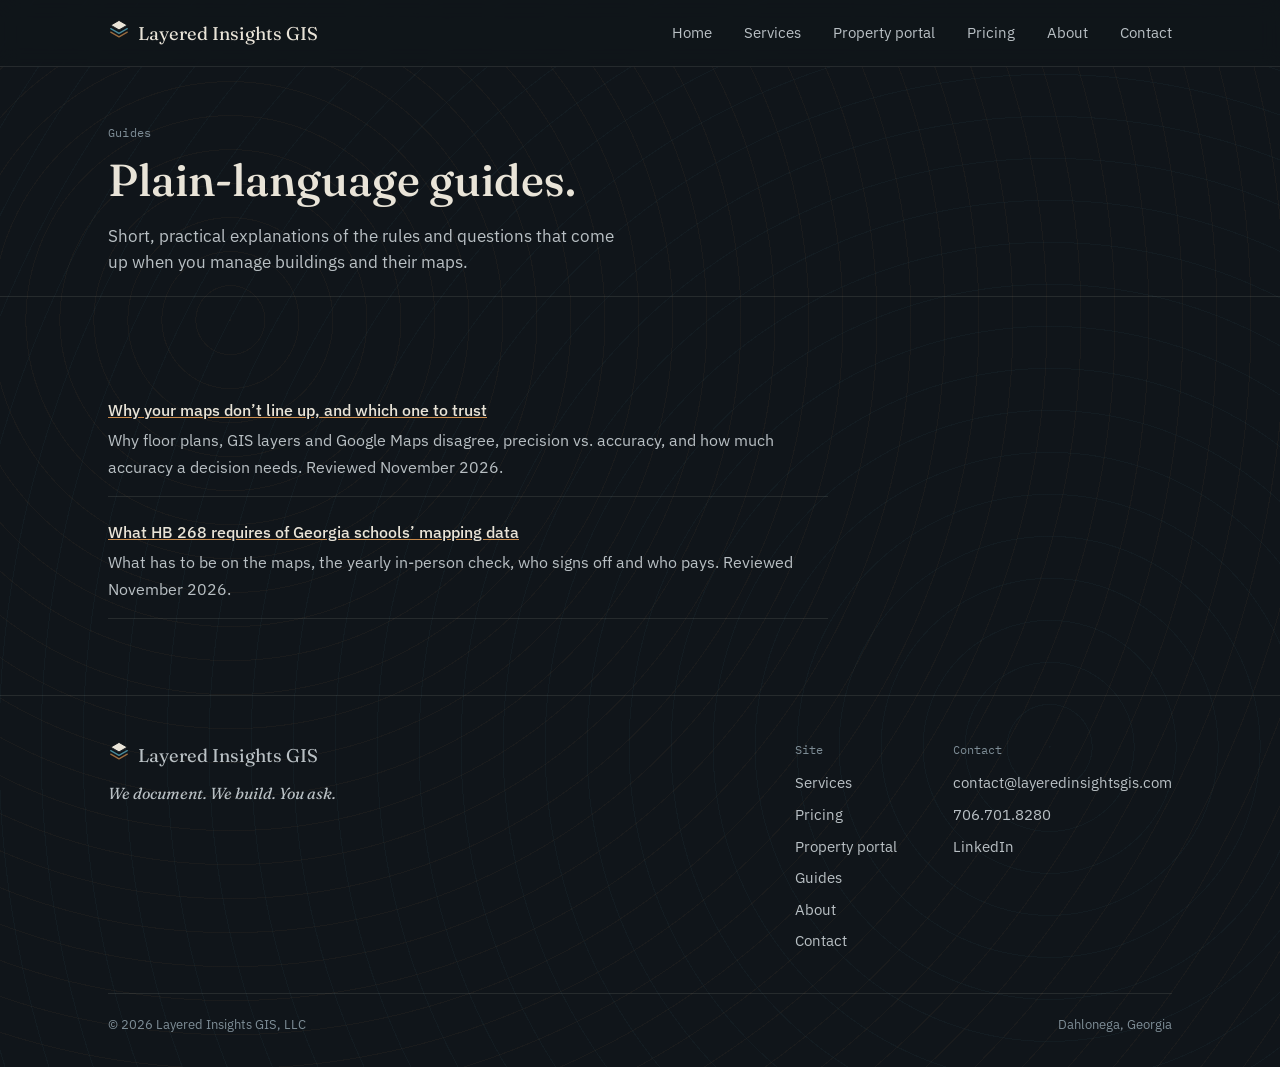
==== commit 9417dd4f: "Add guide: Why your maps don't line up, and which one to trust New plain-language guide for property" ====
--- a/docs/guides/index.html
+++ b/docs/guides/index.html
@@ -18,7 +18,7 @@
 <meta name="twitter:image" content="https://layeredinsightsgis.com/imgs/contours.jpg" />
 <link rel="preconnect" href="https://fonts.googleapis.com">
 <link href="https://fonts.googleapis.com/css2?family=Fraunces:opsz,wght@9..144,400;9..144,500;9..144,600&family=IBM+Plex+Sans:wght@400;500;600&family=IBM+Plex+Mono:wght@400;500&display=swap" rel="stylesheet">
-<link rel="stylesheet" href="../styles.css?v=61">
+<link rel="stylesheet" href="../styles.css?v=62">
 <link rel="icon" href="/favicon.ico" sizes="any">
 <link rel="icon" href="/favicon.svg" type="image/svg+xml">
 <link rel="icon" type="image/png" sizes="32x32" href="/favicon-32x32.png">
@@ -59,6 +59,10 @@
   <section class="section-border-top">
     <div class="container guide">
       <ul class="guide-list">
+        <li>
+          <a href="why-maps-dont-line-up.html"><strong>Why your maps don&rsquo;t line up, and which one to trust</strong></a>
+          <span>Why floor plans, GIS layers and Google Maps disagree, precision vs. accuracy, and how much accuracy a decision needs. Reviewed November 2026.</span>
+        </li>
         <li>
           <a href="georgia-hb-268-school-mapping.html"><strong>What HB 268 requires of Georgia schools&rsquo; mapping data</strong></a>
           <span>What has to be on the maps, the yearly in-person check, who signs off and who pays. Reviewed November 2026.</span>
--- a/docs/styles.css
+++ b/docs/styles.css
@@ -1554,3 +1554,5 @@
 .guide-list li { padding: 16px 0; border-bottom: 1px solid var(--border); }
 .guide-list li a { display: block; margin-bottom: 4px; }
 .guide-list li span { color: var(--paper-dim); }
+.guide p + .guide-glance { margin-top: 14px; }
+.guide-glance + p { margin-top: 14px; }
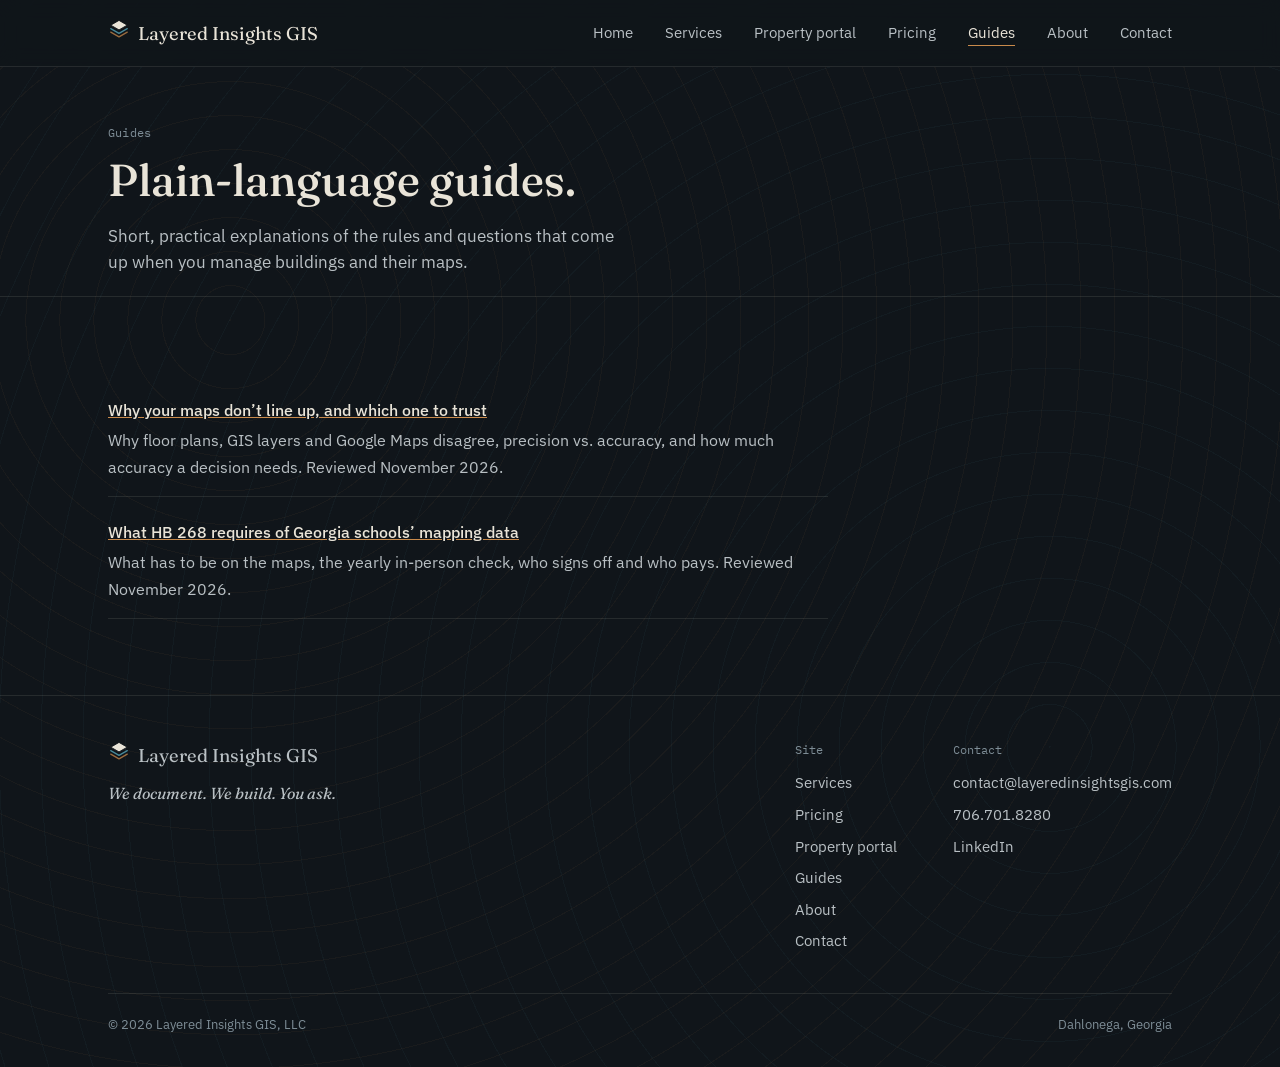
==== commit c330cb9e: "Add Guides to the top menu Guides between Pricing and About on every page (current-page underline on" ====
--- a/docs/guides/index.html
+++ b/docs/guides/index.html
@@ -18,7 +18,7 @@
 <meta name="twitter:image" content="https://layeredinsightsgis.com/imgs/contours.jpg" />
 <link rel="preconnect" href="https://fonts.googleapis.com">
 <link href="https://fonts.googleapis.com/css2?family=Fraunces:opsz,wght@9..144,400;9..144,500;9..144,600&family=IBM+Plex+Sans:wght@400;500;600&family=IBM+Plex+Mono:wght@400;500&display=swap" rel="stylesheet">
-<link rel="stylesheet" href="../styles.css?v=62">
+<link rel="stylesheet" href="../styles.css?v=63">
 <link rel="icon" href="/favicon.ico" sizes="any">
 <link rel="icon" href="/favicon.svg" type="image/svg+xml">
 <link rel="icon" type="image/png" sizes="32x32" href="/favicon-32x32.png">
@@ -41,6 +41,7 @@
       <li><a href="../services.html">Services</a></li>
       <li><a href="../property-portal.html">Property portal</a></li>
       <li><a href="../pricing.html">Pricing</a></li>
+      <li><a href="../guides/" aria-current="page">Guides</a></li>
       <li><a href="../about.html">About</a></li>
       <li><a href="../contact.html">Contact</a></li>
     </ul>
--- a/docs/styles.css
+++ b/docs/styles.css
@@ -188,6 +188,7 @@
 }
 
 .nav-links a {
+  white-space: nowrap;
   text-decoration: none;
   color: var(--paper-dim);
   padding-bottom: 3px;
@@ -212,7 +213,7 @@
   cursor: pointer;
 }
 
-@media (max-width: 720px) {
+@media (max-width: 820px) {
   .nav-links {
     position: absolute;
     top: 100%;
@@ -1556,3 +1557,6 @@
 .guide-list li span { color: var(--paper-dim); }
 .guide p + .guide-glance { margin-top: 14px; }
 .guide-glance + p { margin-top: 14px; }
+
+/* seven menu items: tighter spacing on mid-width screens */
+@media (min-width: 821px) and (max-width: 1060px) { .nav-links { gap: 22px; } }
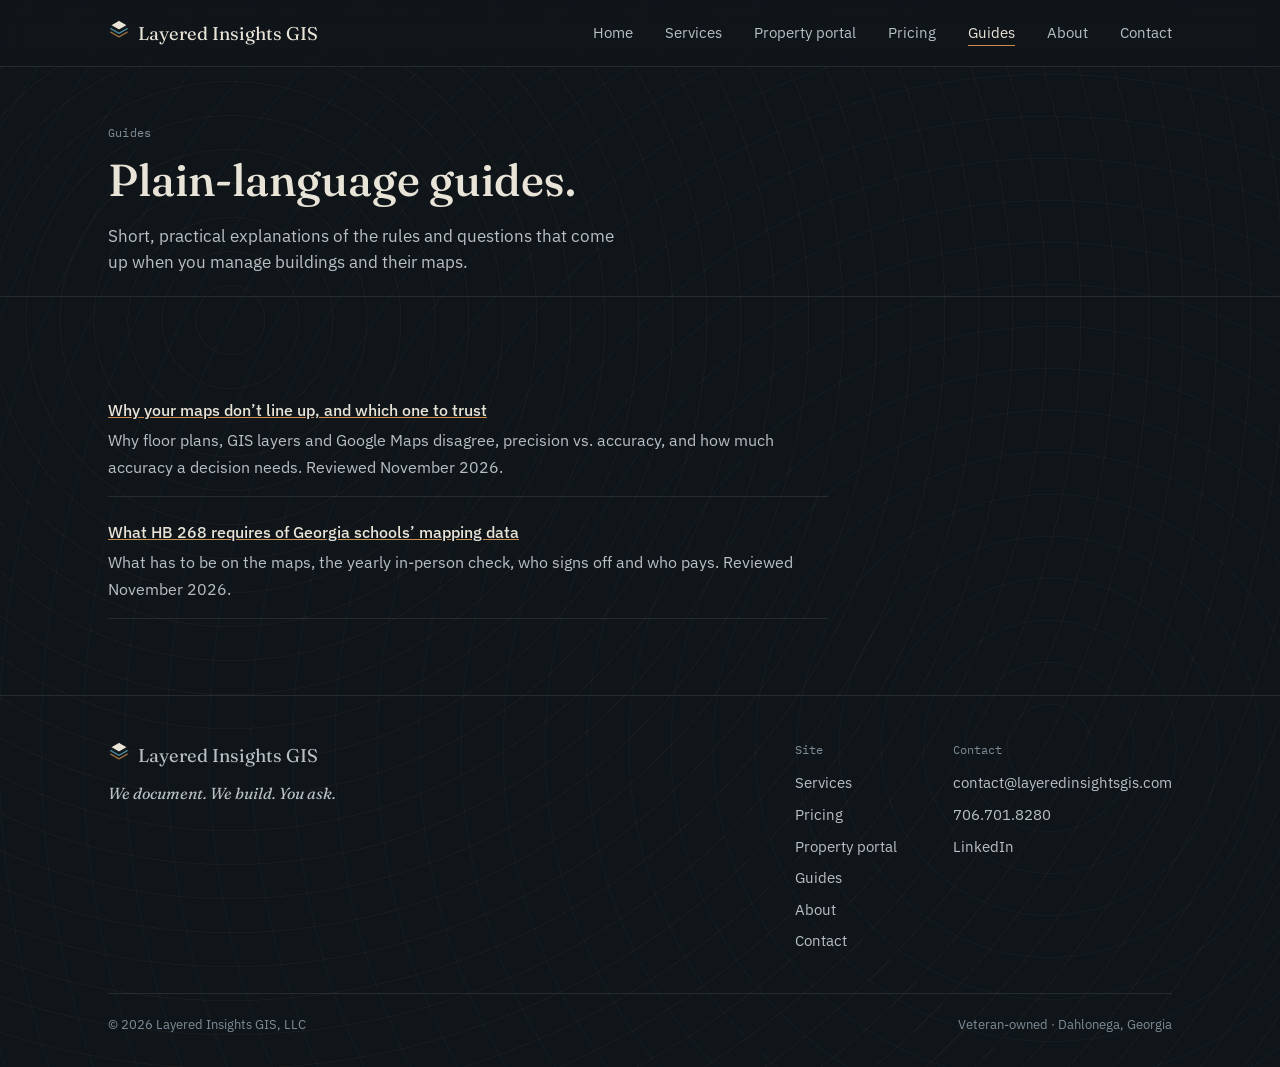
==== commit ebcfa166: "Footer: add Veteran-owned to the bottom line on every page Co-Authored-By: Claude Opus 5.5 <noreply@" ====
--- a/docs/guides/index.html
+++ b/docs/guides/index.html
@@ -18,7 +18,7 @@
 <meta name="twitter:image" content="https://layeredinsightsgis.com/imgs/contours.jpg" />
 <link rel="preconnect" href="https://fonts.googleapis.com">
 <link href="https://fonts.googleapis.com/css2?family=Fraunces:opsz,wght@9..144,400;9..144,500;9..144,600&family=IBM+Plex+Sans:wght@400;500;600&family=IBM+Plex+Mono:wght@400;500&display=swap" rel="stylesheet">
-<link rel="stylesheet" href="../styles.css?v=63">
+<link rel="stylesheet" href="../styles.css?v=64">
 <link rel="icon" href="/favicon.ico" sizes="any">
 <link rel="icon" href="/favicon.svg" type="image/svg+xml">
 <link rel="icon" type="image/png" sizes="32x32" href="/favicon-32x32.png">
@@ -107,7 +107,7 @@
     </div>
     <div class="footer-bottom">
       <span>© 2026 Layered Insights GIS, LLC</span>
-      <span>Dahlonega, Georgia</span>
+      <span>Veteran-owned · Dahlonega, Georgia</span>
     </div>
   </div>
 </footer>
--- a/docs/styles.css
+++ b/docs/styles.css
@@ -1560,3 +1560,6 @@
 
 /* seven menu items: tighter spacing on mid-width screens */
 @media (min-width: 821px) and (max-width: 1060px) { .nav-links { gap: 22px; } }
+.guide-fig { margin: 22px 0 8px !important; }
+.guide-fig svg { display: block; width: 100%; height: auto; border: 1px solid var(--border); border-radius: 12px; }
+.guide-fig figcaption { margin-top: 10px; font-size: 0.9rem; color: var(--muted); line-height: 1.5; }
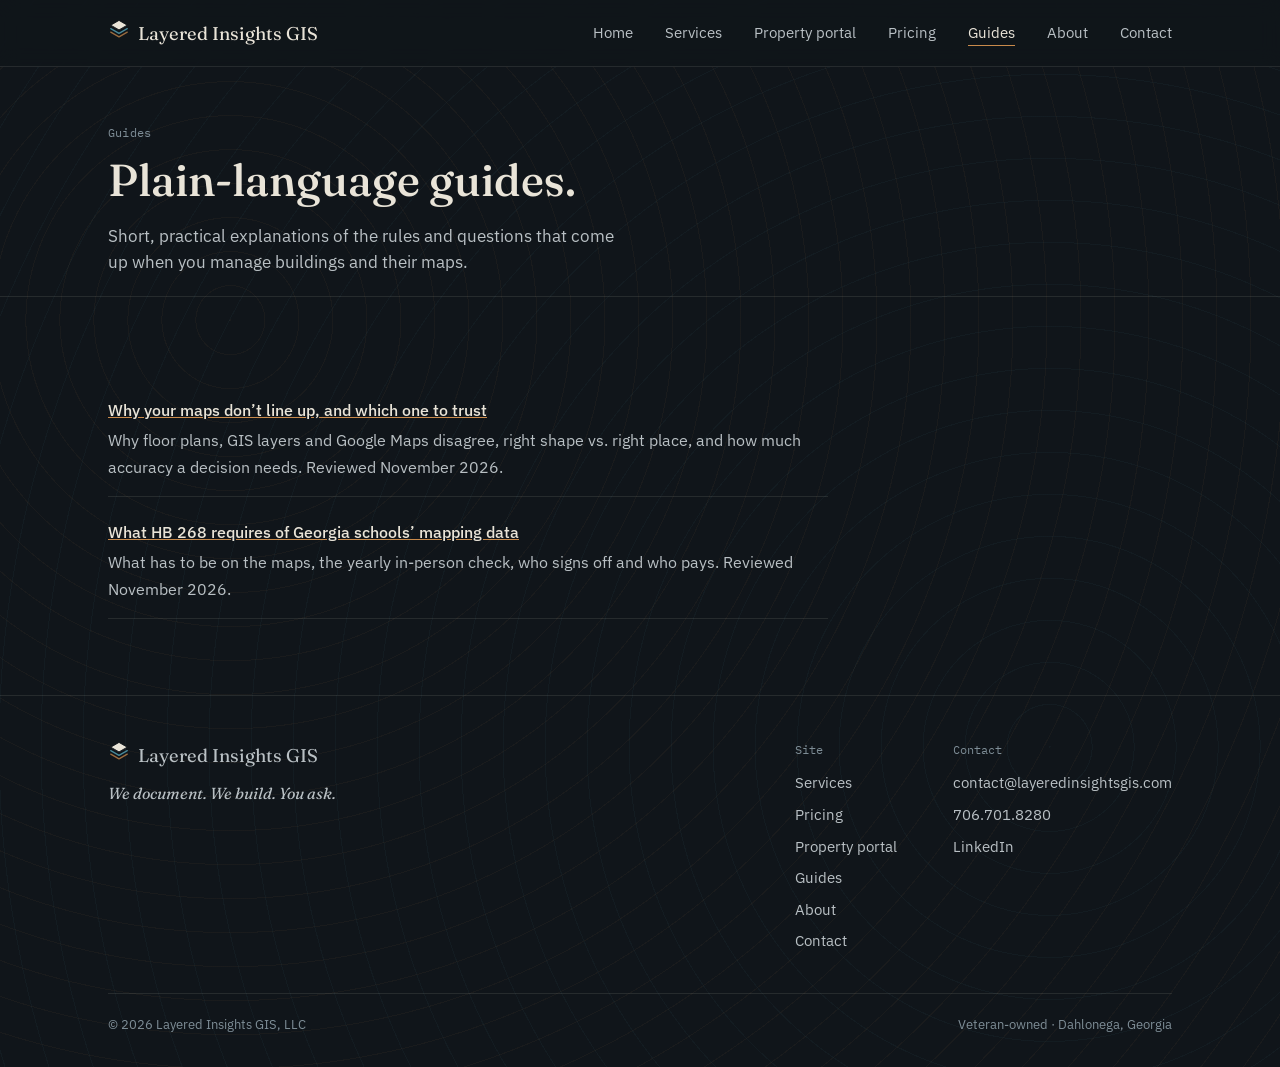
==== commit 26587148: "Accuracy guide: right shape vs right place; redraw figure 1 to scale 'Precision' meant repeatability" ====
--- a/docs/guides/index.html
+++ b/docs/guides/index.html
@@ -62,7 +62,7 @@
       <ul class="guide-list">
         <li>
           <a href="why-maps-dont-line-up.html"><strong>Why your maps don&rsquo;t line up, and which one to trust</strong></a>
-          <span>Why floor plans, GIS layers and Google Maps disagree, precision vs. accuracy, and how much accuracy a decision needs. Reviewed November 2026.</span>
+          <span>Why floor plans, GIS layers and Google Maps disagree, right shape vs. right place, and how much accuracy a decision needs. Reviewed November 2026.</span>
         </li>
         <li>
           <a href="georgia-hb-268-school-mapping.html"><strong>What HB 268 requires of Georgia schools&rsquo; mapping data</strong></a>
